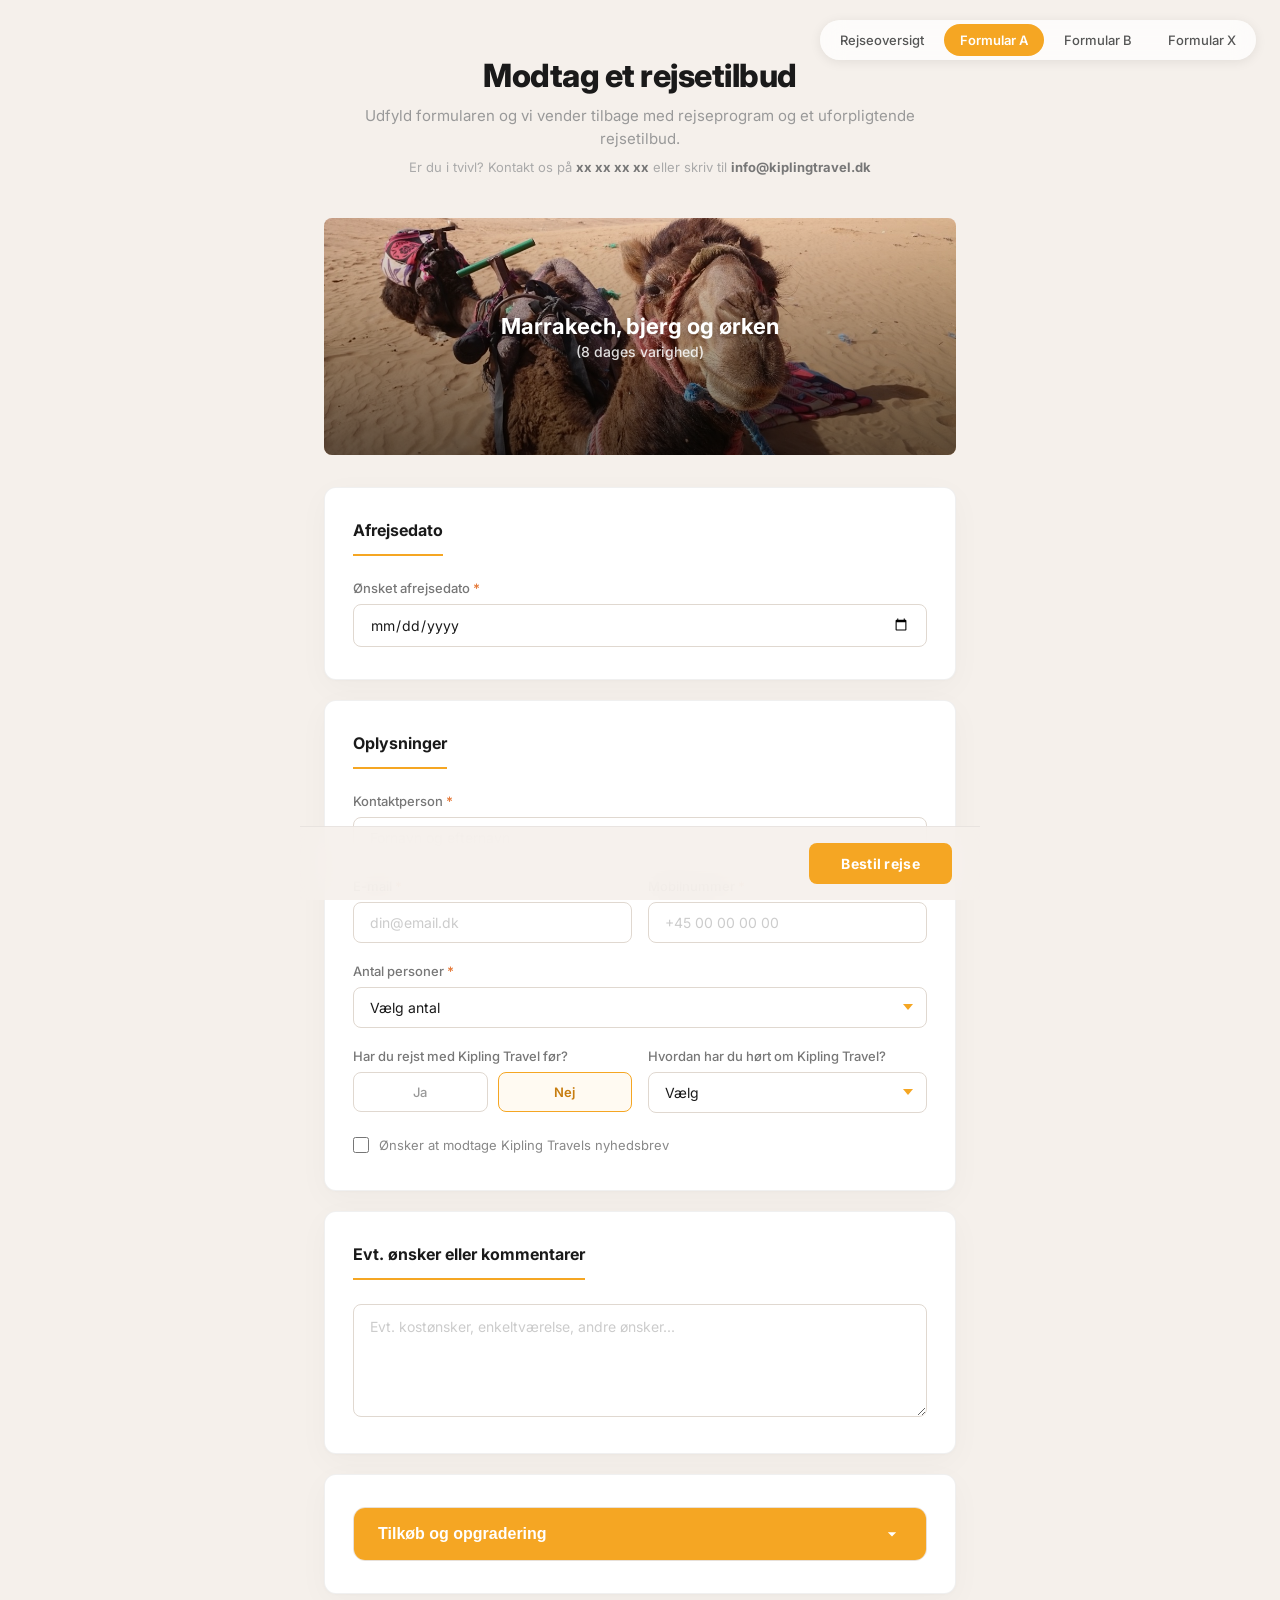
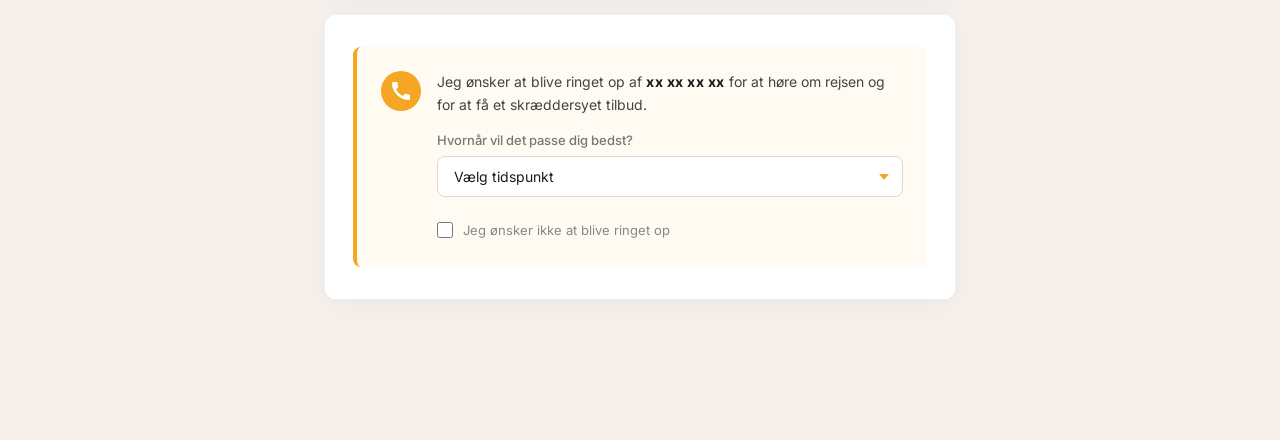
==== bestil.html @ a0182e04 "Formular A: bump CSS version til v=3 for at vise addon-styling Co-Authored-By: Claude Opus 4.6 <nore" ====
<!DOCTYPE html>
<html lang="da">
<head>
  <meta charset="UTF-8">
  <meta name="viewport" content="width=device-width, initial-scale=1.0">
  <title>Modtag et rejsetilbud – Kipling Travel</title>
  <link rel="stylesheet" href="style.css?v=3">
</head>
<body>

  <nav class="site-nav">
    <a href="rejseoversigt.html">Rejseoversigt</a>
    <a href="bestil.html" class="active">Formular A</a>
    <a href="formular.html">Formular B</a>
    <a href="formularx.html">Formular X</a>
  </nav>

  <div class="form-page">

    <div class="form-header">
      <h1 class="form-title">Modtag et rejsetilbud</h1>
      <p class="form-subtitle">Udfyld formularen og vi vender tilbage med rejseprogram og et uforpligtende rejsetilbud.</p>
      <p class="form-subtitle form-subtitle-small">Er du i tvivl? Kontakt os på <strong>xx xx xx xx</strong> eller skriv til <strong>info@kiplingtravel.dk</strong></p>
    </div>

    <!-- Trip banner -->
    <div class="trip-banner">
      <img src="Marokko/Sahara-Marokko-KiplingTravel-025.JPG" alt="Rejsebillede">
      <div class="trip-banner-overlay">
        <span class="trip-banner-title" id="bannerTitle">Marrakech, bjerg og ørken</span>
        <span class="trip-banner-duration" id="bannerDuration">(8 dages varighed)</span>
      </div>
    </div>

    <!-- Formular -->
    <form class="booking-form" onsubmit="return false;">

      <div class="form-section">
        <h2 class="section-title">Afrejsedato</h2>

        <div class="form-field">
          <label class="field-label">Ønsket afrejsedato <span class="req">*</span></label>
          <input type="date" id="depDate" class="field-input">
        </div>
      </div>

      <div class="form-section">
        <h2 class="section-title">Oplysninger</h2>

        <div class="form-field">
          <label class="field-label">Kontaktperson <span class="req">*</span></label>
          <input type="text" id="name" class="field-input" placeholder="Fornavn og efternavn">
        </div>

        <div class="form-row">
          <div class="form-field">
            <label class="field-label">E-mail <span class="req">*</span></label>
            <input type="email" id="email" class="field-input" placeholder="din@email.dk">
          </div>
          <div class="form-field">
            <label class="field-label">Mobilnummer <span class="req">*</span></label>
            <input type="tel" id="phone" class="field-input" placeholder="+45 00 00 00 00">
          </div>
        </div>

        <div class="form-field">
          <label class="field-label">Antal personer <span class="req">*</span></label>
          <div class="select-wrap">
            <select id="persons" class="field-input field-select">
              <option value="">Vælg antal</option>
              <option>1</option><option>2</option><option>3</option>
              <option>4</option><option>5</option><option>6</option>
              <option>7</option><option>8</option><option>9</option><option>10+</option>
            </select>
          </div>
        </div>


        <div class="form-row">
          <div class="form-field">
            <label class="field-label">Har du rejst med Kipling Travel før?</label>
            <div class="toggle-group">
              <label class="toggle-option">
                <input type="radio" name="returnCustomer" value="ja">
                <span class="toggle-label">Ja</span>
              </label>
              <label class="toggle-option">
                <input type="radio" name="returnCustomer" value="nej" checked>
                <span class="toggle-label">Nej</span>
              </label>
            </div>
          </div>
          <div class="form-field">
            <label class="field-label">Hvordan har du hørt om Kipling Travel?</label>
            <div class="select-wrap">
              <select id="heardFrom" class="field-input field-select">
                <option value="">Vælg</option>
                <option>Google</option>
                <option>Facebook / Instagram</option>
                <option>Anbefaling fra ven/familie</option>
                <option>Rejsemesse</option>
                <option>Avis/magasin</option>
                <option>Har rejst med Kipling før</option>
                <option>Andet</option>
              </select>
            </div>
          </div>
        </div>

        <div class="form-field">
          <label class="checkbox-label">
            <input type="checkbox" id="newsletter">
            <span>Ønsker at modtage Kipling Travels nyhedsbrev</span>
          </label>
        </div>
      </div>

      <div class="form-section">
        <h2 class="section-title">Evt. ønsker eller kommentarer</h2>

        <div class="form-field">
          <textarea id="wishes" class="field-input field-textarea" rows="4" placeholder="Evt. kostønsker, enkeltværelse, andre ønsker..."></textarea>
        </div>
      </div>

      <!-- Tilkøb og opgradering -->
      <div class="form-section">
        <div class="addon-dropdown">
          <button type="button" class="addon-header" onclick="this.parentElement.classList.toggle('open')">
            <span>Tilkøb og opgradering</span>
            <svg class="addon-arrow" viewBox="0 0 24 24" width="20" height="20"><path d="M7 10l5 5 5-5z" fill="currentColor"/></svg>
          </button>
          <div class="addon-body">
            <div class="addon-table">
              <div class="addon-table-header">
                <span>Beskrivelse</span>
                <span>Pris</span>
                <span></span>
              </div>
              <div class="addon-row">
                <span class="addon-desc">Ballonflyvning over Marrakech <a href="#" class="addon-link">(Læs mere)</a></span>
                <span class="addon-price">Pris fra 1.798 kr. pr. person</span>
                <button type="button" class="btn-addon" onclick="this.classList.toggle('selected'); this.textContent = this.classList.contains('selected') ? '✓ Tilvalgt' : 'Tilvælg'">Tilvælg</button>
              </div>
              <div class="addon-row">
                <span class="addon-desc">Tillæg for enkeltværelse <a href="#" class="addon-link">(Læs mere)</a></span>
                <span class="addon-price">Pris fra 3.798 kr. pr. person</span>
                <button type="button" class="btn-addon" onclick="this.classList.toggle('selected'); this.textContent = this.classList.contains('selected') ? '✓ Tilvalgt' : 'Tilvælg'">Tilvælg</button>
              </div>
              <div class="addon-row">
                <span class="addon-desc">Hotelopgradering på hele rejsen <a href="#" class="addon-link">(Læs mere)</a></span>
                <span class="addon-price">Pris fra 2.598 kr. pr. person</span>
                <button type="button" class="btn-addon" onclick="this.classList.toggle('selected'); this.textContent = this.classList.contains('selected') ? '✓ Tilvalgt' : 'Tilvælg'">Tilvælg</button>
              </div>
            </div>
            <p class="addon-note"><em>Husk at det selvfølgelig er ganske uforpligtende, hvis du ønsker at høre mere om vores tilkøbsmuligheder.</em></p>
          </div>
        </div>
      </div>

      <!-- Callback sektion -->
      <div class="form-section">
        <div class="callback-box">
          <div class="callback-icon">
            <svg viewBox="0 0 24 24" width="24" height="24"><path d="M20.01 15.38c-1.23 0-2.42-.2-3.53-.56a.977.977 0 00-1.01.24l-1.57 1.97c-2.83-1.35-5.48-3.9-6.89-6.83l1.95-1.66c.27-.28.35-.67.24-1.02-.37-1.11-.56-2.3-.56-3.53 0-.54-.45-.99-.99-.99H4.19C3.65 3 3 3.24 3 3.99 3 13.28 10.73 21 20.01 21c.71 0 .99-.63.99-1.18v-3.45c0-.54-.45-.99-.99-.99z" fill="currentColor"/></svg>
          </div>
          <div class="callback-content">
            <p class="callback-text">Jeg ønsker at blive ringet op af <strong>xx xx xx xx</strong> for at høre om rejsen og for at få et skræddersyet tilbud.</p>
            <div class="form-field" id="callbackTimeField">
              <label class="field-label">Hvornår vil det passe dig bedst?</label>
              <div class="select-wrap">
                <select id="callbackTime" class="field-input field-select">
                  <option value="">Vælg tidspunkt</option>
                  <option>Formiddag (9–12)</option>
                  <option>Eftermiddag (12–15)</option>
                  <option>Sen eftermiddag (15–17)</option>
                  <option>Aften (17–19)</option>
                  <option>Ingen præference</option>
                </select>
              </div>
            </div>
            <div class="form-field">
              <label class="checkbox-label">
                <input type="checkbox" id="noCallback" onchange="document.getElementById('callbackTimeField').style.display = this.checked ? 'none' : ''">
                <span>Jeg ønsker ikke at blive ringet op</span>
              </label>
            </div>
          </div>
        </div>
      </div>

      <!-- Submit -->
      <div class="form-nav">
        <div></div>
        <button class="btn btn-next btn-submit" id="btnSubmit">Bestil rejse</button>
      </div>

    </form>

  </div>

  <script>
    const btnSubmit = document.getElementById('btnSubmit');
    btnSubmit.addEventListener('click', () => {
      btnSubmit.textContent = '✓ Tak – vi kontakter dig snarest';
      btnSubmit.disabled = true;
      btnSubmit.classList.add('btn-sent');
    });
  </script>

</body>
</html>
---- style.css ----
@import url('https://fonts.googleapis.com/css2?family=Inter:wght@400;500;600;700;800&display=swap');

/* ============================================
   KIPLING REJSEOVERSIGT – STYLESHEET
   ============================================ */

/* --- Reset & Base --- */

* {
  margin: 0;
  padding: 0;
  box-sizing: border-box;
}

body {
  font-family: 'Inter', -apple-system, BlinkMacSystemFont, sans-serif;
  background: #f5f0eb;
  color: #1a1a1a;
  -webkit-font-smoothing: antialiased;
}

a {
  text-decoration: none;
  color: inherit;
}

/* --- Site Nav --- */

.site-nav {
  position: fixed;
  top: 20px;
  right: 24px;
  z-index: 1000;
  display: flex;
  gap: 4px;
  background: rgba(255, 255, 255, 0.75);
  backdrop-filter: blur(12px);
  -webkit-backdrop-filter: blur(12px);
  border-radius: 24px;
  padding: 4px;
  box-shadow: 0 2px 12px rgba(0, 0, 0, 0.08);
}

.site-nav a {
  font-size: 13px;
  font-weight: 500;
  padding: 8px 16px;
  border-radius: 20px;
  color: #555;
  transition: all 0.3s ease;
  white-space: nowrap;
}

.site-nav a:hover {
  color: #1a1a1a;
  background: rgba(245, 166, 35, 0.1);
}

.site-nav a.active {
  background: #f5a623;
  color: #fff;
  font-weight: 600;
}

/* --- Layout --- */

.container {
  max-width: 1280px;
  margin: 0 auto;
  padding: 60px 24px;
}

/* --- Header --- */

.header {
  margin-bottom: 40px;
}

.header h1 {
  font-size: 36px;
  font-weight: 800;
  color: #1a1a1a;
  letter-spacing: -0.5px;
}

.header p {
  margin-top: 8px;
  font-size: 16px;
  color: #777;
}

/* --- Grid --- */

.grid {
  display: grid;
  grid-template-columns: repeat(4, 1fr);
  gap: 20px;
}

/* ============================================
   CARD
   ============================================ */

.card {
  position: relative;
  border-radius: 8px;
  overflow: hidden;
  cursor: pointer;
  aspect-ratio: 3 / 4;
  display: flex;
  flex-direction: column;
  transition: transform 0.7s cubic-bezier(0.25, 0.1, 0.25, 1),
              box-shadow 0.7s cubic-bezier(0.25, 0.1, 0.25, 1);
  box-shadow: 0 2px 12px rgba(0, 0, 0, 0.08);
}

.card:hover {
  transform: translateY(-4px);
  box-shadow: 0 20px 60px rgba(0, 0, 0, 0.12);
}

/* Card – CTA variant (skræddersy) */

.card-cta {
  border: 4px solid #f5a623;
}

.card-cta:hover {
  border-color: #f09a1a;
}

/* Card – image */

.card-image {
  position: absolute;
  inset: 0;
  z-index: 0;
}

.card-image img {
  width: 100%;
  height: 100%;
  object-fit: cover;
  transition: transform 1.2s cubic-bezier(0.25, 0.1, 0.25, 1);
}

.card:hover .card-image img {
  transform: scale(1.03);
}

/* Card – gradient overlay */

.card::after {
  content: '';
  position: absolute;
  inset: 0;
  background: linear-gradient(
    to bottom,
    rgba(0, 0, 0, 0.0) 0%,
    rgba(0, 0, 0, 0.0) 35%,
    rgba(0, 0, 0, 0.8) 100%
  );
  z-index: 1;
  pointer-events: none;
  transition: background 0.8s cubic-bezier(0.25, 0.1, 0.25, 1);
}

.card:hover::after {
  background: linear-gradient(
    to bottom,
    rgba(0, 0, 0, 0.15) 0%,
    rgba(0, 0, 0, 0.25) 35%,
    rgba(0, 0, 0, 0.88) 100%
  );
}

/* Card – country pill (top-left) */

.card-country {
  position: absolute;
  top: 16px;
  left: 16px;
  z-index: 2;
}

/* Card – badges (top-right) */

.card-badges {
  position: absolute;
  top: 16px;
  right: 16px;
  z-index: 2;
  display: flex;
  flex-direction: column;
  align-items: flex-end;
  gap: 8px;
}

/* Card – content area */

.card-content {
  position: absolute;
  bottom: 0;
  left: 0;
  right: 0;
  z-index: 2;
  padding: 24px;
  display: flex;
  flex-direction: column;
  gap: 10px;
}

/* ============================================
   AWARD PILL (inline in card-meta)
   ============================================ */

.pill-icon-award {
  background: #e8773a !important;
}

.award-d {
  font-size: 11px;
  font-weight: 800;
  color: #fff;
  line-height: 1;
}

.pill-award .pill-text {
  padding: 0 10px 0 6px;
}

.award-bars {
  display: flex;
  gap: 2px;
  align-items: flex-end;
  height: 14px;
}

.award-bars i {
  display: block;
  width: 3.5px;
  background: #e8773a;
  border-radius: 1px;
}

.award-bars i:nth-child(1) { height: 14px; }
.award-bars i:nth-child(2) { height: 11.5px; }
.award-bars i:nth-child(3) { height: 9px; }
.award-bars i:nth-child(4) { height: 6.5px; }
.award-bars i:nth-child(5) { height: 4px; }

.bar-empty {
  background: rgba(255, 255, 255, 0.25) !important;
}

/* C-rating variant */
.pill-award-c .pill-icon-award { background: #F8AE58 !important; }
.pill-award-c .award-bars i { background: #F8AE58; }

/* 1C-rating variant */
.pill-award-1c .pill-icon-award { background: #F8CB58 !important; }
.pill-award-1c .award-bars i { background: #F8CB58; }

/* B-rating variant */
.pill-award-b .pill-icon-award { background: #F8CB58 !important; }
.pill-award-b .award-bars i { background: #F8CB58; }

/* ============================================
   PILL BUTTONS
   ============================================ */

.pill {
  display: inline-flex;
  align-items: center;
  border-radius: 50px;
  width: fit-content;
}

.pill-icon {
  width: 32px;
  height: 32px;
  border-radius: 50%;
  display: flex;
  align-items: center;
  justify-content: center;
  flex-shrink: 0;
}

.pill-icon svg {
  width: 15px;
  height: 15px;
  fill: #fff;
}

.pill-text {
  padding: 0 14px 0 8px;
  font-size: 13px;
  font-weight: 600;
  color: #fff;
  white-space: nowrap;
}

/* Pill – country (frosted, top-left) */

.pill-country {
  background: #f5a623;
  border: none;
  border-radius: 8px;
  padding: 6px 14px 6px 10px;
  gap: 6px;
}

.pill-country .pill-icon {
  background: none;
  margin: 0 0 0 -2px;
  width: auto;
  height: auto;
}

.pill-country .pill-icon svg {
  width: 14px;
  height: 14px;
}

.pill-country .pill-text {
  font-weight: 700;
  font-size: 12px;
  letter-spacing: 0.2px;
  padding: 0;
}

/* Pill – detail (days & price, below title) */

.card-meta {
  display: flex;
  gap: 8px;
  flex-wrap: wrap;
}

.pill-detail {
  background: rgba(255, 255, 255, 0.13);
  backdrop-filter: blur(10px);
  -webkit-backdrop-filter: blur(10px);
  border: none;
}

.pill-detail .pill-icon {
  background: rgba(255, 255, 255, 0.15);
  margin: 3px;
  width: 28px;
  height: 28px;
}

.pill-detail .pill-icon svg {
  width: 13px;
  height: 13px;
}

.pill-detail .pill-text {
  font-size: 12px;
  font-weight: 600;
  padding: 0 12px 0 6px;
}

/* ============================================
   CARD – title, highlights & link
   ============================================ */

.card-title {
  font-size: 22px;
  font-weight: 700;
  color: #fff;
  line-height: 1.2;
}

/* Hover highlights */

.card-highlights {
  list-style: none;
  padding: 0;
  margin: 0;
  max-height: 0;
  opacity: 0;
  overflow: hidden;
  transition: max-height 0.6s cubic-bezier(0.25, 0.1, 0.25, 1),
              opacity 0.6s cubic-bezier(0.25, 0.1, 0.25, 1);
}

.card:hover .card-highlights {
  max-height: 200px;
  opacity: 1;
}

.card-highlights li {
  font-size: 12.5px;
  font-weight: 600;
  color: rgba(255, 255, 255, 0.9);
  padding: 2.5px 0;
  line-height: 1.4;
}

.card-highlights li::before {
  content: '›';
  color: #f5a623;
  font-weight: 700;
  margin-right: 8px;
}

/* Card link */

.card-link {
  font-size: 13px;
  font-weight: 600;
  color: #fff;
  display: inline-flex;
  align-items: center;
  gap: 5px;
}

.card-arrow {
  color: #f5a623;
  display: inline-block;
  transition: transform 0.6s cubic-bezier(0.25, 0.1, 0.25, 1);
  font-size: 16px;
  font-weight: 700;
}

.card:hover .card-arrow {
  transform: translateX(3px);
}

/* ============================================
   MULTISTEP FORM
   ============================================ */

/* Form page layout */

.form-page {
  max-width: 680px;
  margin: 0 auto;
  padding: 56px 24px 120px;
}

/* --- Form header --- */

.form-header {
  text-align: center;
  margin-bottom: 40px;
}

.form-title {
  font-size: 32px;
  font-weight: 800;
  color: #1a1a1a;
  letter-spacing: -0.5px;
}

.form-subtitle {
  margin-top: 10px;
  font-size: 15px;
  color: #999;
  line-height: 1.5;
}

.form-subtitle-small {
  font-size: 13px;
  margin-top: 8px;
  color: #aaa;
}

.form-subtitle-small strong {
  color: #777;
}

/* --- Trip banner --- */

.trip-banner {
  position: relative;
  border-radius: 8px;
  overflow: hidden;
  margin-bottom: 32px;
  aspect-ratio: 16 / 6;
}

.trip-banner img {
  width: 100%;
  height: 100%;
  object-fit: cover;
}

.trip-banner-overlay {
  position: absolute;
  inset: 0;
  background: linear-gradient(to bottom, rgba(0,0,0,0.05) 0%, rgba(0,0,0,0.6) 100%);
  display: flex;
  flex-direction: column;
  align-items: center;
  justify-content: center;
  text-align: center;
  padding: 20px;
}

.trip-banner-title {
  font-size: 22px;
  font-weight: 700;
  color: #fff;
  text-shadow: 0 2px 8px rgba(0,0,0,0.3);
}

.trip-banner-duration {
  font-size: 14px;
  font-weight: 500;
  color: rgba(255,255,255,0.85);
  margin-top: 4px;
}

/* --- Progress (dot + connector) --- */

.form-progress {
  margin-bottom: 48px;
}

.progress-track {
  display: flex;
  align-items: center;
  justify-content: center;
}

.progress-step {
  display: flex;
  flex-direction: column;
  align-items: center;
  gap: 10px;
  background: none;
  border: none;
  cursor: pointer;
  padding: 0;
}

.step-dot {
  width: 12px;
  height: 12px;
  border-radius: 50%;
  background: #ddd5cc;
  transition: all 0.4s ease;
  position: relative;
}

.step-dot::after {
  content: '';
  position: absolute;
  inset: -4px;
  border-radius: 50%;
  border: 2px solid transparent;
  transition: border-color 0.4s ease;
}

.progress-step.active .step-dot {
  background: #f5a623;
}

.progress-step.active .step-dot::after {
  border-color: rgba(245, 166, 35, 0.3);
}

.progress-step.done .step-dot {
  background: #f5a623;
}

.step-connector {
  width: 80px;
  height: 2px;
  background: #e8e0d6;
  margin: 0 16px;
  margin-bottom: 22px;
  border-radius: 2px;
  overflow: hidden;
}

.connector-fill {
  width: 0;
  height: 100%;
  background: #f5a623;
  border-radius: 2px;
  transition: width 0.5s cubic-bezier(0.4, 0, 0.2, 1);
}

.connector-fill.filled {
  width: 100%;
}

.step-label {
  font-size: 12px;
  font-weight: 500;
  color: #bbb;
  letter-spacing: 0.2px;
  transition: all 0.35s ease;
}

.progress-step.active .step-label {
  color: #1a1a1a;
  font-weight: 600;
}

.progress-step.done .step-label {
  color: #999;
  font-weight: 600;
}

/* --- Steps --- */

.form-step {
  display: none;
}

.form-step.active {
  display: block;
  animation: fadeSlideIn 0.4s cubic-bezier(0.4, 0, 0.2, 1);
}

@keyframes fadeSlideIn {
  from { opacity: 0; transform: translateY(16px); }
  to { opacity: 1; transform: translateY(0); }
}

/* --- Form section --- */

.form-section {
  background: #fff;
  border: 1px solid rgba(0, 0, 0, 0.06);
  border-radius: 12px;
  padding: 32px 28px;
  margin-bottom: 20px;
  box-shadow: 0 1px 3px rgba(0, 0, 0, 0.02), 0 8px 32px rgba(0, 0, 0, 0.03);
}

.form-section:last-child {
  margin-bottom: 0;
}

/* --- Section title --- */

.section-title {
  font-size: 16px;
  font-weight: 700;
  color: #1a1a1a;
  margin-bottom: 24px;
  padding-bottom: 14px;
  border-bottom: 2px solid #f5a623;
  display: inline-block;
}

.section-title .note {
  font-size: 13px;
}

/* --- Form fields --- */

.form-field {
  margin-bottom: 20px;
}

.form-field:last-child {
  margin-bottom: 0;
}

.form-row {
  display: grid;
  grid-template-columns: 1fr 1fr;
  gap: 16px;
}

.form-row-3 {
  grid-template-columns: 1fr 1fr 1fr;
}

.field-label {
  display: block;
  font-size: 13px;
  font-weight: 500;
  color: #777;
  margin-bottom: 8px;
}

.req {
  color: #e57a3a;
  font-weight: 600;
}

.note {
  font-weight: 400;
  color: #bbb;
  font-size: 12px;
}

.field-input {
  width: 100%;
  padding: 11px 16px;
  font-family: inherit;
  font-size: 14px;
  color: #1a1a1a;
  background: #fff;
  border: 1px solid #e0d8d0;
  border-radius: 8px;
  outline: none;
  transition: all 0.25s ease;
}

.field-input:hover {
  border-color: #ccc3b8;
}

.field-input:focus {
  border-color: #f5a623;
  box-shadow: 0 0 0 3px rgba(245, 166, 35, 0.08);
}

.field-input::placeholder {
  color: #ccc;
}

.field-textarea {
  resize: vertical;
  min-height: 100px;
  line-height: 1.6;
}

/* --- Select --- */

.select-wrap {
  position: relative;
}

.field-select {
  cursor: pointer;
  appearance: none;
  padding-right: 44px;
}

.select-wrap::after {
  content: '';
  position: absolute;
  right: 14px;
  top: 50%;
  transform: translateY(-50%);
  width: 0;
  height: 0;
  border-left: 5px solid transparent;
  border-right: 5px solid transparent;
  border-top: 6px solid #f5a623;
  pointer-events: none;
}

/* --- Toggle group --- */

.toggle-group {
  display: flex;
  gap: 10px;
}

.toggle-option {
  flex: 1;
  cursor: pointer;
}

.toggle-option input[type="radio"] {
  display: none;
}

.toggle-label {
  display: block;
  text-align: center;
  padding: 11px 16px;
  font-size: 13px;
  font-weight: 500;
  color: #999;
  background: #fff;
  border: 1px solid #e0d8d0;
  border-radius: 8px;
  transition: all 0.25s ease;
}

.toggle-label:hover {
  border-color: #ccc3b8;
  color: #666;
}

.toggle-option input[type="radio"]:checked + .toggle-label {
  color: #c77d10;
  background: rgba(245, 166, 35, 0.06);
  border-color: #f5a623;
  font-weight: 600;
}

/* --- Checkbox --- */

.checkbox-label {
  display: flex;
  align-items: center;
  gap: 10px;
  font-size: 13px;
  color: #888;
  cursor: pointer;
  line-height: 1.4;
  padding: 4px 0;
}

.checkbox-label input[type="checkbox"] {
  accent-color: #f5a623;
  width: 16px;
  height: 16px;
  flex-shrink: 0;
}

/* --- Callback box --- */

.callback-box {
  display: flex;
  gap: 16px;
  background: rgba(245, 166, 35, 0.06);
  border-left: 4px solid #f5a623;
  border-radius: 8px;
  padding: 24px;
}

.callback-icon {
  flex-shrink: 0;
  width: 40px;
  height: 40px;
  background: #f5a623;
  border-radius: 50%;
  display: flex;
  align-items: center;
  justify-content: center;
  color: #fff;
}

.callback-text {
  font-size: 14px;
  line-height: 1.6;
  color: #444;
  margin-bottom: 16px;
}

.callback-text strong {
  color: #1a1a1a;
  letter-spacing: 0.5px;
}

/* --- Summary --- */

.summary {
  overflow: hidden;
}

.summary-row {
  display: flex;
  justify-content: space-between;
  align-items: baseline;
  padding: 11px 0;
  border-bottom: 1px solid #f0ebe5;
  gap: 20px;
}

.summary-row:last-child {
  border-bottom: none;
}

.summary-label {
  font-size: 13px;
  font-weight: 500;
  color: #aaa;
  flex-shrink: 0;
}

.summary-value {
  font-size: 14px;
  font-weight: 600;
  color: #1a1a1a;
  text-align: right;
}

/* --- Navigation buttons --- */

.form-nav {
  position: fixed;
  bottom: 0;
  left: 0;
  right: 0;
  display: flex;
  justify-content: space-between;
  align-items: center;
  padding: 16px 28px;
  background: rgba(245, 240, 235, 0.88);
  backdrop-filter: blur(16px);
  -webkit-backdrop-filter: blur(16px);
  border-top: 1px solid rgba(0, 0, 0, 0.05);
  max-width: 680px;
  margin: 0 auto;
}

.btn {
  font-family: inherit;
  font-size: 14px;
  font-weight: 600;
  padding: 12px 32px;
  border-radius: 8px;
  border: none;
  cursor: pointer;
  transition: all 0.25s ease;
}

.btn-back {
  background: none;
  color: #aaa;
  padding: 12px 8px;
}

.btn-back:hover {
  color: #555;
}

.btn-next {
  background: #FF9900;
  color: #fff;
}

.btn-next:hover {
  background: #e68a00;
}

.btn-submit {
  background: #f5a623;
  color: #fff;
  font-weight: 700;
  letter-spacing: 0.3px;
}

.btn-submit:hover {
  background: #e89518;
}

.btn-sent {
  background: #2ecc71;
  cursor: default;
}

.btn-sent:hover {
  background: #2ecc71;
}

/* ============================================
   RESPONSIVE
   ============================================ */

@media (max-width: 1200px) {
  .grid {
    grid-template-columns: repeat(3, 1fr);
  }
}

@media (max-width: 960px) {
  .grid {
    grid-template-columns: repeat(2, 1fr);
  }
}

@media (max-width: 600px) {
  .container {
    padding: 32px 16px;
  }

  .grid {
    grid-template-columns: 1fr;
    gap: 20px;
  }

  .card {
    aspect-ratio: 4 / 5;
  }

  .header h1 {
    font-size: 28px;
  }

  .card-title {
    font-size: 18px;
  }

  .pill-text {
    font-size: 12px;
  }

  .pill-icon {
    width: 28px;
    height: 28px;
  }

  .pill-icon svg {
    width: 13px;
    height: 13px;
  }

  /* Form responsive */

  .form-page {
    padding: 32px 16px 100px;
  }

  .form-header {
    margin-bottom: 28px;
  }

  .form-title {
    font-size: 26px;
  }

  .form-subtitle {
    font-size: 14px;
  }

  .form-row,
  .form-row-3 {
    grid-template-columns: 1fr;
  }

  .step-connector {
    width: 40px;
    margin: 0 8px;
    margin-bottom: 22px;
  }

  .step-label {
    font-size: 10px;
  }

  .form-section {
    padding: 24px 20px;
    border-radius: 10px;
  }

  .section-title {
    font-size: 15px;
    margin-bottom: 20px;
  }

  .toggle-group {
    flex-direction: column;
    gap: 8px;
  }
}

/* ============================================
   TILKØB OG OPGRADERING – DROPDOWN
   ============================================ */

.addon-dropdown {
  border-radius: 12px;
  overflow: hidden;
  border: 1px solid #e8e0d8;
}

.addon-header {
  display: flex;
  align-items: center;
  justify-content: space-between;
  width: 100%;
  padding: 16px 24px;
  background: #f5a623;
  color: #fff;
  font-size: 16px;
  font-weight: 700;
  border: none;
  cursor: pointer;
  transition: background 0.2s ease;
}

.addon-header:hover {
  background: #e69a1e;
}

.addon-arrow {
  transition: transform 0.3s ease;
}

.addon-dropdown.open .addon-arrow {
  transform: rotate(180deg);
}

.addon-body {
  max-height: 0;
  overflow: hidden;
  transition: max-height 0.35s ease;
  background: #fff;
}

.addon-dropdown.open .addon-body {
  max-height: 600px;
}

.addon-table {
  padding: 0 24px;
}

.addon-table-header {
  display: grid;
  grid-template-columns: 1fr 1fr auto;
  gap: 16px;
  padding: 16px 0 12px;
  font-weight: 700;
  font-size: 14px;
  color: #1a1a1a;
}

.addon-row {
  display: grid;
  grid-template-columns: 1fr 1fr auto;
  gap: 16px;
  align-items: center;
  padding: 16px 0;
  border-top: 1px solid #f0e8e0;
}

.addon-desc {
  font-size: 14px;
  color: #555;
}

.addon-link {
  color: #f5a623;
  text-decoration: none;
  font-size: 13px;
}

.addon-link:hover {
  text-decoration: underline;
}

.addon-price {
  font-size: 14px;
  color: #555;
}

.btn-addon {
  padding: 10px 28px;
  background: #f5a623;
  color: #fff;
  font-size: 14px;
  font-weight: 600;
  border: none;
  border-radius: 8px;
  cursor: pointer;
  transition: all 0.2s ease;
  white-space: nowrap;
}

.btn-addon:hover {
  background: #e69a1e;
}

.btn-addon.selected {
  background: #4CAF50;
}

.addon-note {
  padding: 16px 24px 20px;
  font-size: 13px;
  color: #999;
  text-align: center;
}
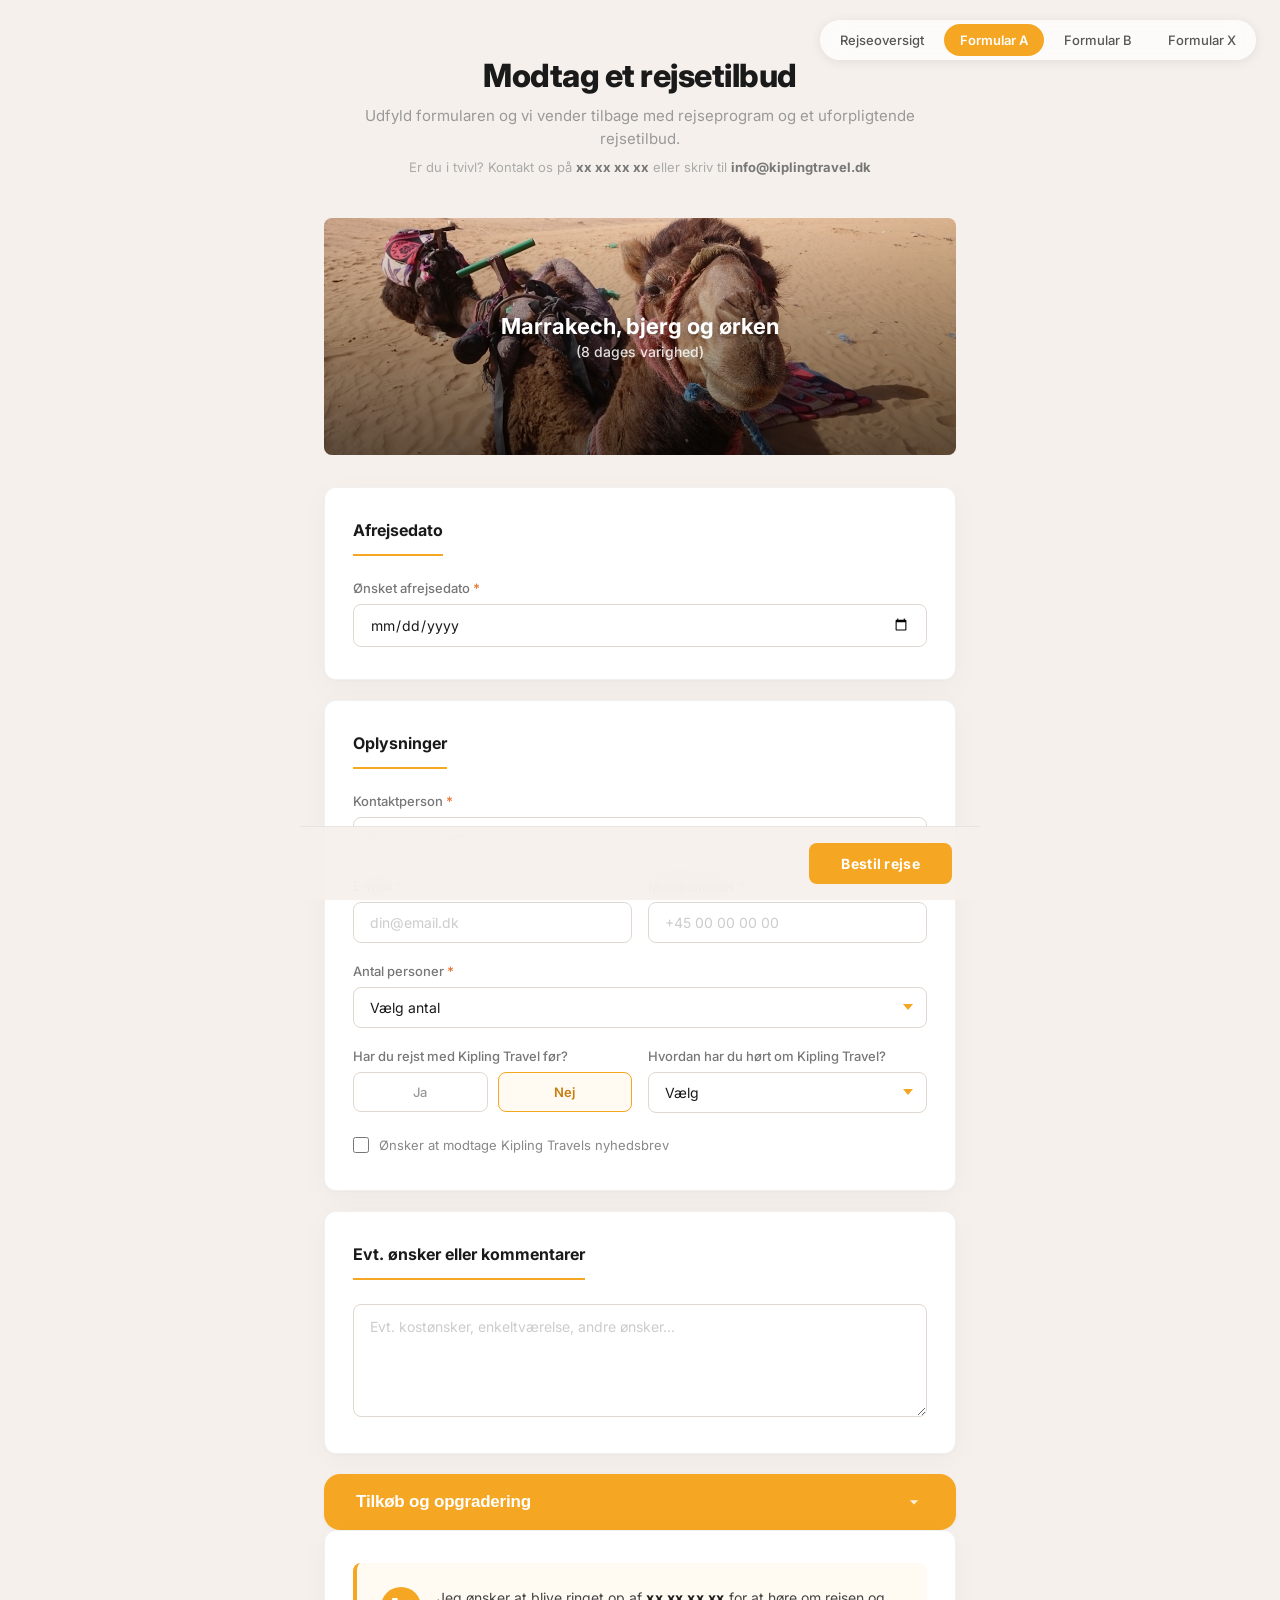
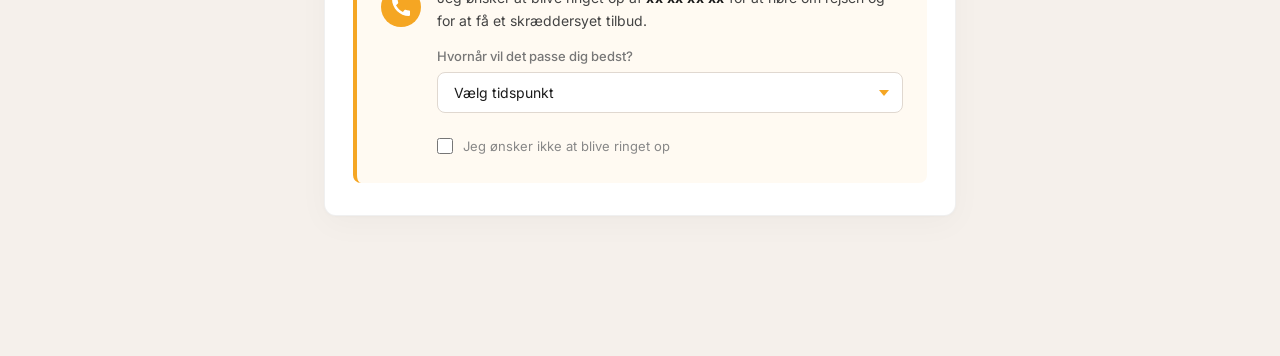
==== commit d6f00643: "Tilkøb-dropdown: fjern boks-i-boks, bedre integration med formularens stil Co-Authored-By: Claude Op" ====
--- a/bestil.html
+++ b/bestil.html
@@ -4,7 +4,7 @@
   <meta charset="UTF-8">
   <meta name="viewport" content="width=device-width, initial-scale=1.0">
   <title>Modtag et rejsetilbud – Kipling Travel</title>
-  <link rel="stylesheet" href="style.css?v=3">
+  <link rel="stylesheet" href="style.css?v=4">
 </head>
 <body>
 
@@ -124,37 +124,35 @@
       </div>
 
       <!-- Tilkøb og opgradering -->
-      <div class="form-section">
-        <div class="addon-dropdown">
-          <button type="button" class="addon-header" onclick="this.parentElement.classList.toggle('open')">
-            <span>Tilkøb og opgradering</span>
-            <svg class="addon-arrow" viewBox="0 0 24 24" width="20" height="20"><path d="M7 10l5 5 5-5z" fill="currentColor"/></svg>
-          </button>
-          <div class="addon-body">
-            <div class="addon-table">
-              <div class="addon-table-header">
-                <span>Beskrivelse</span>
-                <span>Pris</span>
-                <span></span>
-              </div>
-              <div class="addon-row">
-                <span class="addon-desc">Ballonflyvning over Marrakech <a href="#" class="addon-link">(Læs mere)</a></span>
-                <span class="addon-price">Pris fra 1.798 kr. pr. person</span>
-                <button type="button" class="btn-addon" onclick="this.classList.toggle('selected'); this.textContent = this.classList.contains('selected') ? '✓ Tilvalgt' : 'Tilvælg'">Tilvælg</button>
-              </div>
-              <div class="addon-row">
-                <span class="addon-desc">Tillæg for enkeltværelse <a href="#" class="addon-link">(Læs mere)</a></span>
-                <span class="addon-price">Pris fra 3.798 kr. pr. person</span>
-                <button type="button" class="btn-addon" onclick="this.classList.toggle('selected'); this.textContent = this.classList.contains('selected') ? '✓ Tilvalgt' : 'Tilvælg'">Tilvælg</button>
-              </div>
-              <div class="addon-row">
-                <span class="addon-desc">Hotelopgradering på hele rejsen <a href="#" class="addon-link">(Læs mere)</a></span>
-                <span class="addon-price">Pris fra 2.598 kr. pr. person</span>
-                <button type="button" class="btn-addon" onclick="this.classList.toggle('selected'); this.textContent = this.classList.contains('selected') ? '✓ Tilvalgt' : 'Tilvælg'">Tilvælg</button>
-              </div>
-            </div>
-            <p class="addon-note"><em>Husk at det selvfølgelig er ganske uforpligtende, hvis du ønsker at høre mere om vores tilkøbsmuligheder.</em></p>
-          </div>
+      <div class="addon-dropdown">
+        <button type="button" class="addon-header" onclick="this.parentElement.classList.toggle('open')">
+          <span>Tilkøb og opgradering</span>
+          <svg class="addon-arrow" viewBox="0 0 24 24" width="20" height="20"><path d="M7 10l5 5 5-5z" fill="currentColor"/></svg>
+        </button>
+        <div class="addon-body">
+          <div class="addon-table">
+            <div class="addon-table-header">
+              <span>Beskrivelse</span>
+              <span>Pris</span>
+              <span></span>
+            </div>
+            <div class="addon-row">
+              <span class="addon-desc">Ballonflyvning over Marrakech <a href="#" class="addon-link">(Læs mere)</a></span>
+              <span class="addon-price">Pris fra 1.798 kr. pr. person</span>
+              <button type="button" class="btn-addon" onclick="this.classList.toggle('selected'); this.textContent = this.classList.contains('selected') ? '✓ Tilvalgt' : 'Tilvælg'">Tilvælg</button>
+            </div>
+            <div class="addon-row">
+              <span class="addon-desc">Tillæg for enkeltværelse <a href="#" class="addon-link">(Læs mere)</a></span>
+              <span class="addon-price">Pris fra 3.798 kr. pr. person</span>
+              <button type="button" class="btn-addon" onclick="this.classList.toggle('selected'); this.textContent = this.classList.contains('selected') ? '✓ Tilvalgt' : 'Tilvælg'">Tilvælg</button>
+            </div>
+            <div class="addon-row">
+              <span class="addon-desc">Hotelopgradering på hele rejsen <a href="#" class="addon-link">(Læs mere)</a></span>
+              <span class="addon-price">Pris fra 2.598 kr. pr. person</span>
+              <button type="button" class="btn-addon" onclick="this.classList.toggle('selected'); this.textContent = this.classList.contains('selected') ? '✓ Tilvalgt' : 'Tilvælg'">Tilvælg</button>
+            </div>
+          </div>
+          <p class="addon-note"><em>Husk at det selvfølgelig er ganske uforpligtende, hvis du ønsker at høre mere om vores tilkøbsmuligheder.</em></p>
         </div>
       </div>
 
--- a/style.css
+++ b/style.css
@@ -1055,9 +1055,10 @@
    ============================================ */
 
 .addon-dropdown {
-  border-radius: 12px;
+  background: #fff;
+  border-radius: 16px;
+  box-shadow: 0 1px 4px rgba(0,0,0,0.04);
   overflow: hidden;
-  border: 1px solid #e8e0d8;
 }
 
 .addon-header {
@@ -1065,11 +1066,12 @@
   align-items: center;
   justify-content: space-between;
   width: 100%;
-  padding: 16px 24px;
+  padding: 18px 32px;
   background: #f5a623;
   color: #fff;
-  font-size: 16px;
+  font-size: 17px;
   font-weight: 700;
+  letter-spacing: -0.2px;
   border: none;
   cursor: pointer;
   transition: background 0.2s ease;
@@ -1081,6 +1083,7 @@
 
 .addon-arrow {
   transition: transform 0.3s ease;
+  opacity: 0.85;
 }
 
 .addon-dropdown.open .addon-arrow {
@@ -1091,7 +1094,6 @@
   max-height: 0;
   overflow: hidden;
   transition: max-height 0.35s ease;
-  background: #fff;
 }
 
 .addon-dropdown.open .addon-body {
@@ -1099,35 +1101,38 @@
 }
 
 .addon-table {
-  padding: 0 24px;
+  padding: 0 32px;
 }
 
 .addon-table-header {
   display: grid;
-  grid-template-columns: 1fr 1fr auto;
-  gap: 16px;
-  padding: 16px 0 12px;
+  grid-template-columns: 2fr 1fr auto;
+  gap: 20px;
+  padding: 20px 0 14px;
   font-weight: 700;
-  font-size: 14px;
+  font-size: 13px;
   color: #1a1a1a;
+  text-transform: uppercase;
+  letter-spacing: 0.5px;
 }
 
 .addon-row {
   display: grid;
-  grid-template-columns: 1fr 1fr auto;
-  gap: 16px;
+  grid-template-columns: 2fr 1fr auto;
+  gap: 20px;
   align-items: center;
-  padding: 16px 0;
-  border-top: 1px solid #f0e8e0;
+  padding: 18px 0;
+  border-top: 1px solid #f0ebe4;
 }
 
 .addon-desc {
   font-size: 14px;
-  color: #555;
+  color: #444;
+  line-height: 1.4;
 }
 
 .addon-link {
-  color: #f5a623;
+  color: #c8891c;
   text-decoration: none;
   font-size: 13px;
 }
@@ -1138,7 +1143,7 @@
 
 .addon-price {
   font-size: 14px;
-  color: #555;
+  color: #777;
 }
 
 .btn-addon {
@@ -1156,15 +1161,17 @@
 
 .btn-addon:hover {
   background: #e69a1e;
+  transform: translateY(-1px);
 }
 
 .btn-addon.selected {
-  background: #4CAF50;
+  background: #4a9e5c;
 }
 
 .addon-note {
-  padding: 16px 24px 20px;
+  padding: 18px 32px 24px;
   font-size: 13px;
-  color: #999;
+  color: #aaa;
   text-align: center;
+  line-height: 1.5;
 }
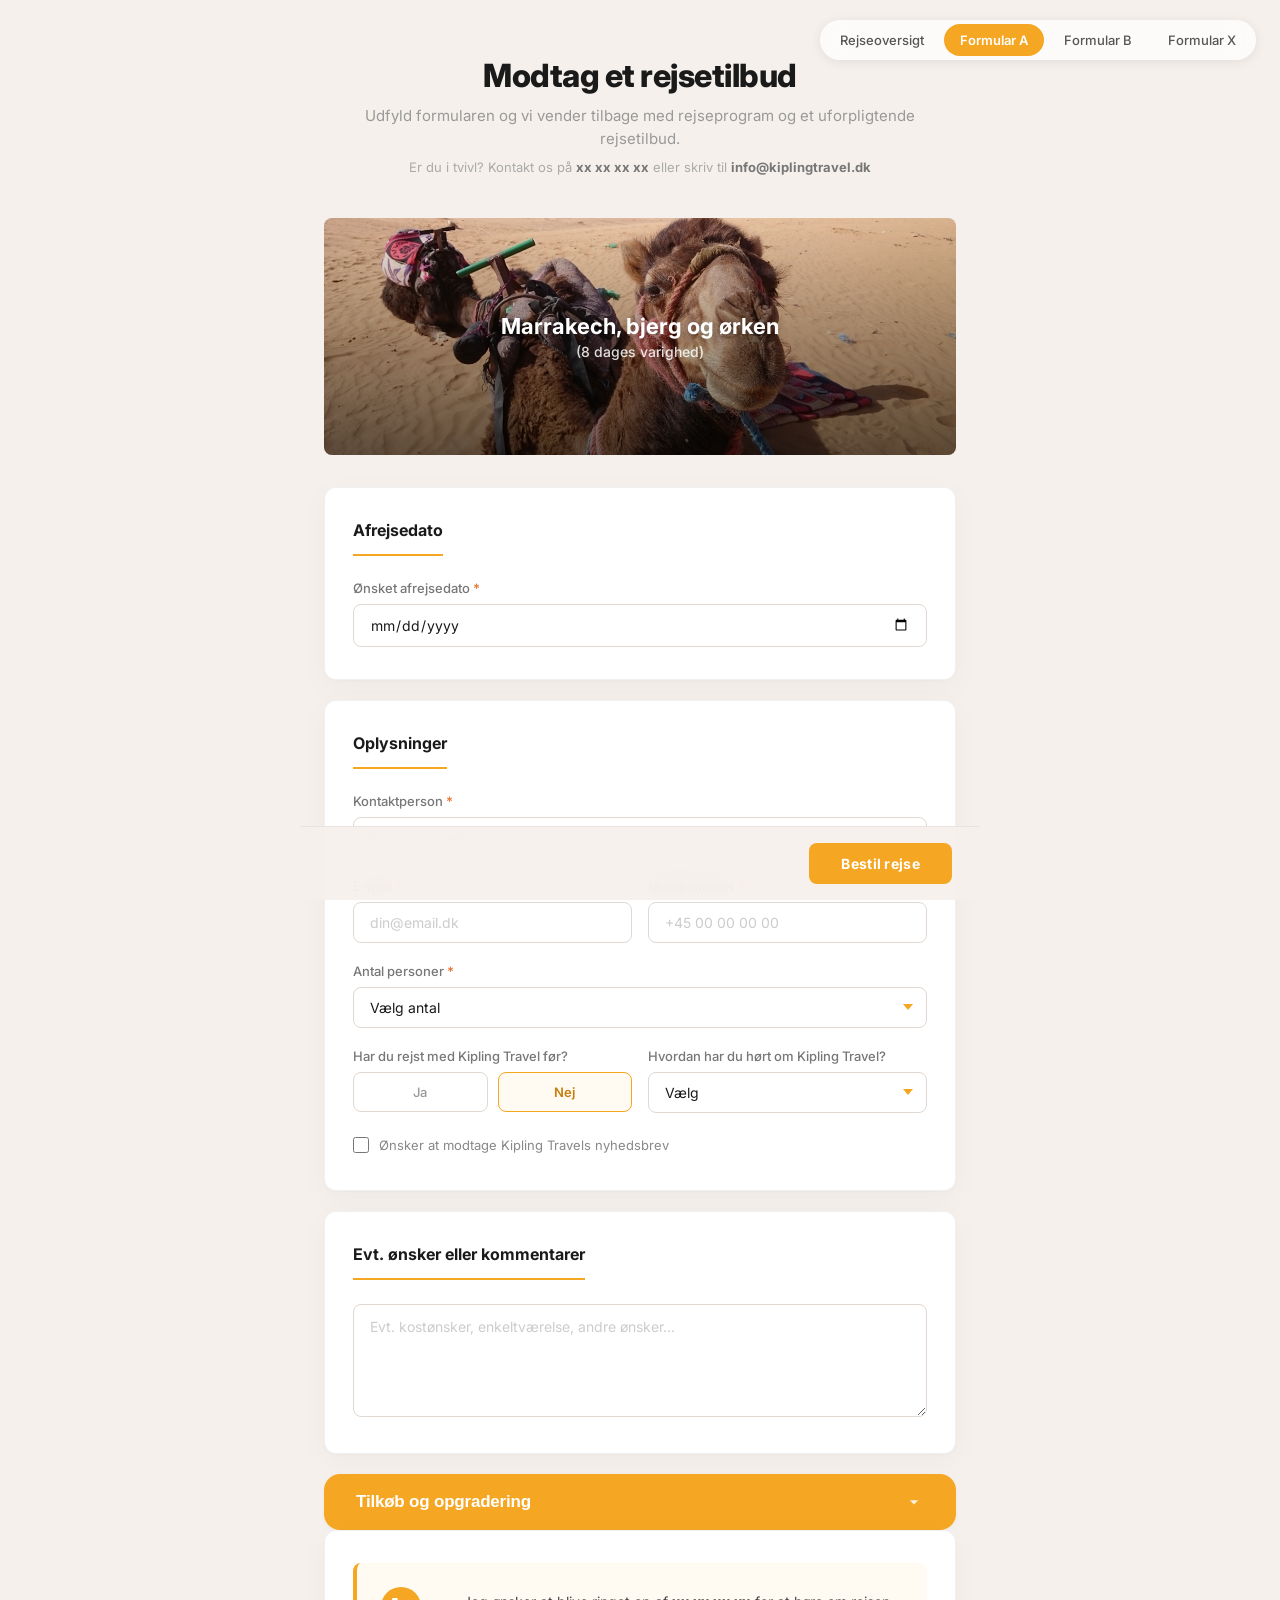
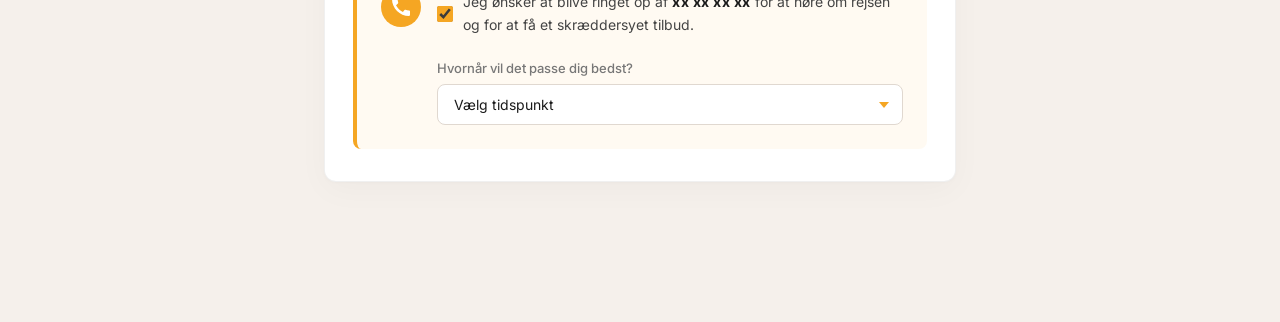
==== commit 718c1577: "Formular A: callback-tekst som checkbox, 'ønsker ikke' vises kun når unchecked Co-Authored-By: Claud" ====
--- a/bestil.html
+++ b/bestil.html
@@ -163,23 +163,30 @@
             <svg viewBox="0 0 24 24" width="24" height="24"><path d="M20.01 15.38c-1.23 0-2.42-.2-3.53-.56a.977.977 0 00-1.01.24l-1.57 1.97c-2.83-1.35-5.48-3.9-6.89-6.83l1.95-1.66c.27-.28.35-.67.24-1.02-.37-1.11-.56-2.3-.56-3.53 0-.54-.45-.99-.99-.99H4.19C3.65 3 3 3.24 3 3.99 3 13.28 10.73 21 20.01 21c.71 0 .99-.63.99-1.18v-3.45c0-.54-.45-.99-.99-.99z" fill="currentColor"/></svg>
           </div>
           <div class="callback-content">
-            <p class="callback-text">Jeg ønsker at blive ringet op af <strong>xx xx xx xx</strong> for at høre om rejsen og for at få et skræddersyet tilbud.</p>
-            <div class="form-field" id="callbackTimeField">
-              <label class="field-label">Hvornår vil det passe dig bedst?</label>
-              <div class="select-wrap">
-                <select id="callbackTime" class="field-input field-select">
-                  <option value="">Vælg tidspunkt</option>
-                  <option>Formiddag (9–12)</option>
-                  <option>Eftermiddag (12–15)</option>
-                  <option>Sen eftermiddag (15–17)</option>
-                  <option>Aften (17–19)</option>
-                  <option>Ingen præference</option>
-                </select>
+            <div class="form-field">
+              <label class="checkbox-label callback-checkbox">
+                <input type="checkbox" id="wantCallback" checked onchange="document.getElementById('callbackDetails').style.display = this.checked ? '' : 'none'; document.getElementById('noCallbackField').style.display = this.checked ? 'none' : '';">
+                <span>Jeg ønsker at blive ringet op af <strong>xx xx xx xx</strong> for at høre om rejsen og for at få et skræddersyet tilbud.</span>
+              </label>
+            </div>
+            <div id="callbackDetails">
+              <div class="form-field">
+                <label class="field-label">Hvornår vil det passe dig bedst?</label>
+                <div class="select-wrap">
+                  <select id="callbackTime" class="field-input field-select">
+                    <option value="">Vælg tidspunkt</option>
+                    <option>Formiddag (9–12)</option>
+                    <option>Eftermiddag (12–15)</option>
+                    <option>Sen eftermiddag (15–17)</option>
+                    <option>Aften (17–19)</option>
+                    <option>Ingen præference</option>
+                  </select>
+                </div>
               </div>
             </div>
-            <div class="form-field">
-              <label class="checkbox-label">
-                <input type="checkbox" id="noCallback" onchange="document.getElementById('callbackTimeField').style.display = this.checked ? 'none' : ''">
+            <div class="form-field" id="noCallbackField" style="display: none;">
+              <label class="checkbox-label callback-checkbox">
+                <input type="checkbox" id="noCallback" disabled checked>
                 <span>Jeg ønsker ikke at blive ringet op</span>
               </label>
             </div>
--- a/style.css
+++ b/style.css
@@ -847,6 +847,17 @@
   letter-spacing: 0.5px;
 }
 
+.callback-checkbox span {
+  font-size: 14px;
+  line-height: 1.6;
+  color: #444;
+}
+
+.callback-checkbox strong {
+  color: #1a1a1a;
+  letter-spacing: 0.5px;
+}
+
 /* --- Summary --- */
 
 .summary {
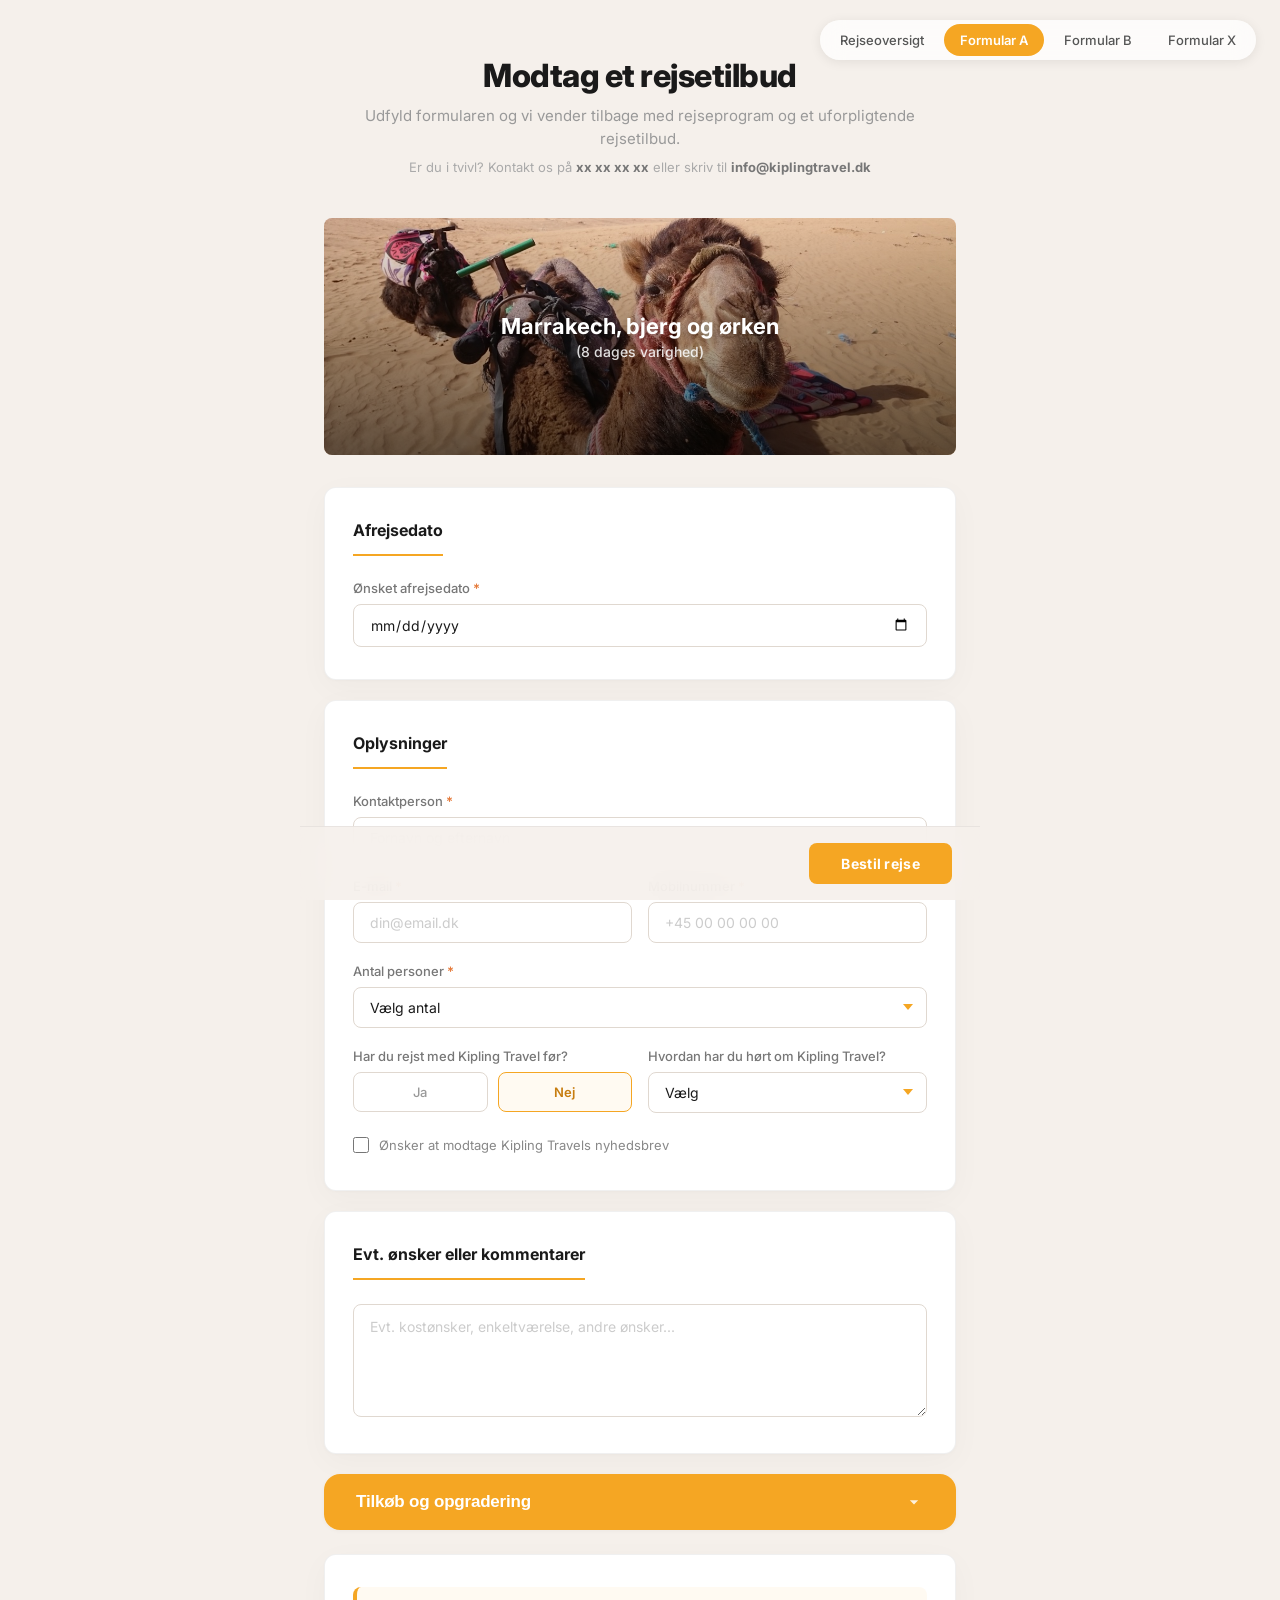
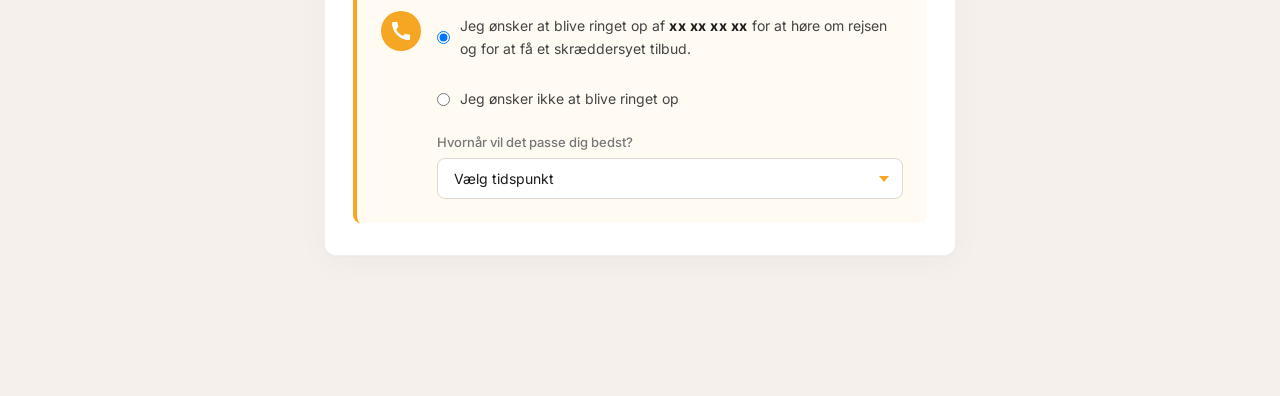
==== commit 53bd9102: "Formular A: begge callback-valg synlige fra start som radio buttons Co-Authored-By: Claude Opus 4.6 " ====
--- a/bestil.html
+++ b/bestil.html
@@ -165,8 +165,14 @@
           <div class="callback-content">
             <div class="form-field">
               <label class="checkbox-label callback-checkbox">
-                <input type="checkbox" id="wantCallback" checked onchange="document.getElementById('callbackDetails').style.display = this.checked ? '' : 'none'; document.getElementById('noCallbackField').style.display = this.checked ? 'none' : '';">
+                <input type="radio" name="callbackPref" value="yes" checked onchange="document.getElementById('callbackDetails').style.display = '';">
                 <span>Jeg ønsker at blive ringet op af <strong>xx xx xx xx</strong> for at høre om rejsen og for at få et skræddersyet tilbud.</span>
+              </label>
+            </div>
+            <div class="form-field">
+              <label class="checkbox-label callback-checkbox">
+                <input type="radio" name="callbackPref" value="no" onchange="document.getElementById('callbackDetails').style.display = 'none';">
+                <span>Jeg ønsker ikke at blive ringet op</span>
               </label>
             </div>
             <div id="callbackDetails">
@@ -184,12 +190,6 @@
                 </div>
               </div>
             </div>
-            <div class="form-field" id="noCallbackField" style="display: none;">
-              <label class="checkbox-label callback-checkbox">
-                <input type="checkbox" id="noCallback" disabled checked>
-                <span>Jeg ønsker ikke at blive ringet op</span>
-              </label>
-            </div>
           </div>
         </div>
       </div>
--- a/style.css
+++ b/style.css
@@ -1070,6 +1070,7 @@
   border-radius: 16px;
   box-shadow: 0 1px 4px rgba(0,0,0,0.04);
   overflow: hidden;
+  margin-bottom: 24px;
 }
 
 .addon-header {
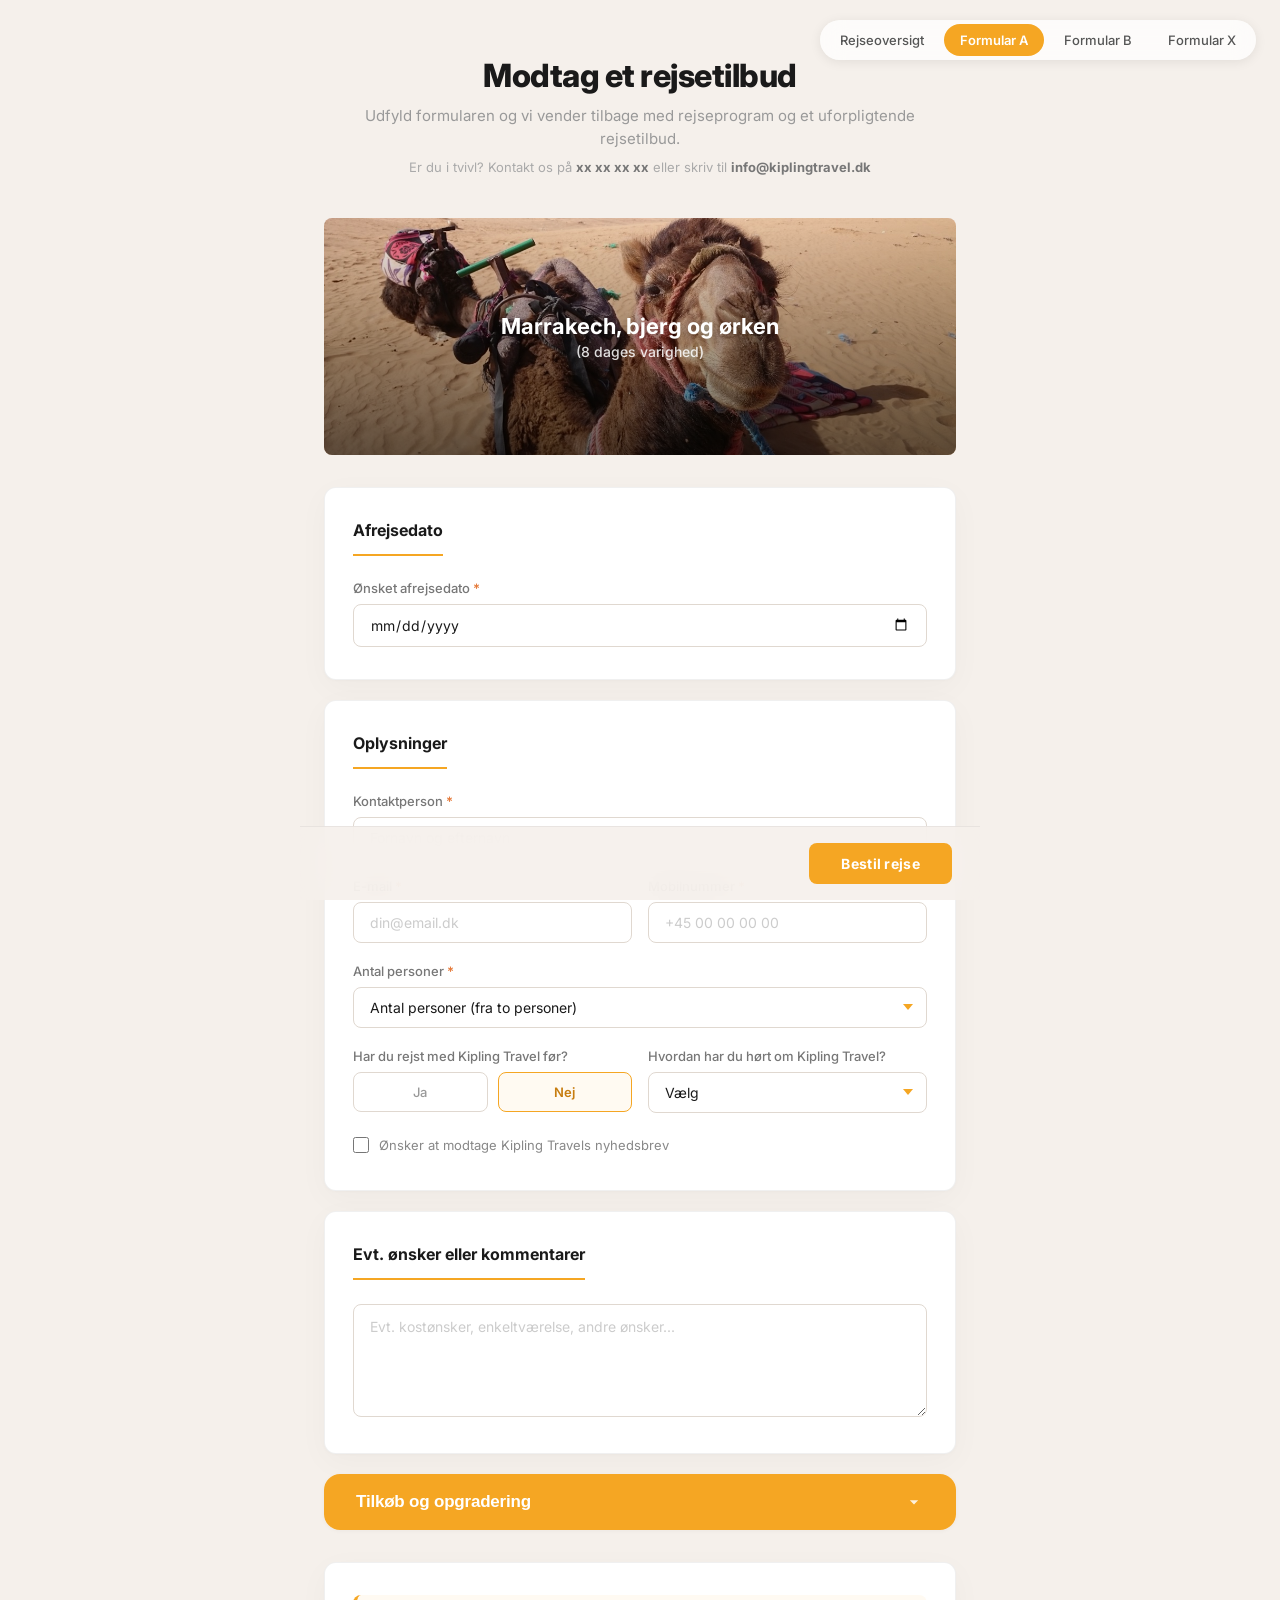
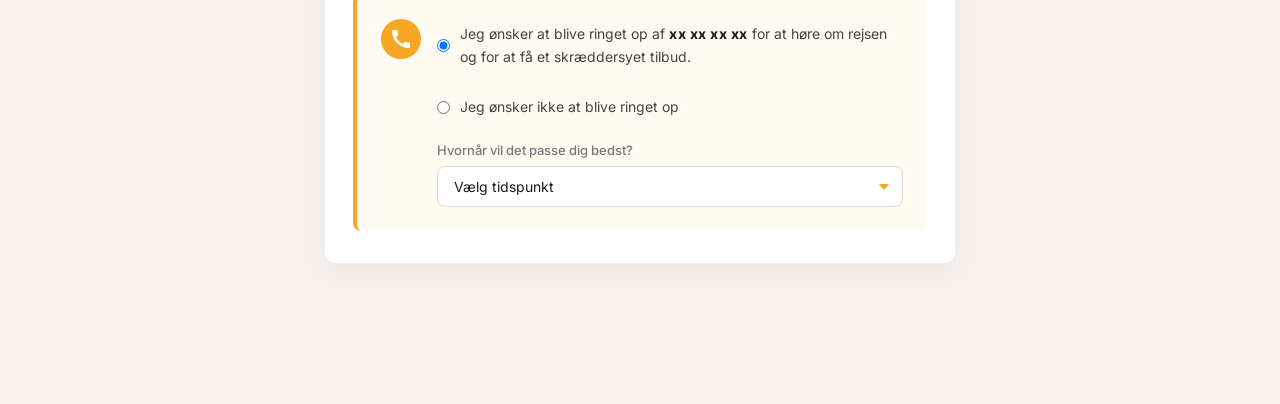
==== commit cbd76ee8: "Formular A: dynamiske personfelter vises når antal personer vælges Co-Authored-By: Claude Opus 4.6 <" ====
--- a/bestil.html
+++ b/bestil.html
@@ -66,15 +66,16 @@
         <div class="form-field">
           <label class="field-label">Antal personer <span class="req">*</span></label>
           <div class="select-wrap">
-            <select id="persons" class="field-input field-select">
-              <option value="">Vælg antal</option>
-              <option>1</option><option>2</option><option>3</option>
-              <option>4</option><option>5</option><option>6</option>
-              <option>7</option><option>8</option><option>9</option><option>10+</option>
+            <select id="persons" class="field-input field-select" onchange="buildPersonFields()">
+              <option value="">Antal personer (fra to personer)</option>
+              <option>2</option><option>3</option><option>4</option>
+              <option>5</option><option>6</option><option>7</option>
+              <option>8</option><option>9</option><option>10+</option>
             </select>
           </div>
         </div>
 
+        <div id="personFields"></div>
 
         <div class="form-row">
           <div class="form-field">
@@ -211,6 +212,28 @@
       btnSubmit.disabled = true;
       btnSubmit.classList.add('btn-sent');
     });
+
+    function buildPersonFields() {
+      const count = parseInt(document.getElementById('persons').value) || 0;
+      const container = document.getElementById('personFields');
+      let html = '';
+      for (let i = 2; i <= Math.min(count, 10); i++) {
+        html += `
+          <div class="person-entry">
+            <div class="person-header">
+              <strong>Person ${i}</strong>
+              <label class="checkbox-label person-child-label">
+                <input type="checkbox" name="child_${i}">
+                <span>Barn</span>
+              </label>
+            </div>
+            <div class="form-field">
+              <input type="text" class="field-input" name="person_${i}" placeholder="Fornavn og efternavn">
+            </div>
+          </div>`;
+      }
+      container.innerHTML = html;
+    }
   </script>
 
 </body>
--- a/style.css
+++ b/style.css
@@ -1062,6 +1062,28 @@
 }
 
 /* ============================================
+   PERSON ENTRIES (medrejsende)
+   ============================================ */
+
+.person-entry {
+  margin-top: 16px;
+}
+
+.person-header {
+  display: flex;
+  align-items: center;
+  gap: 16px;
+  margin-bottom: 6px;
+  font-size: 14px;
+  color: #1a1a1a;
+}
+
+.person-child-label {
+  font-size: 14px;
+  font-weight: 400;
+}
+
+/* ============================================
    TILKØB OG OPGRADERING – DROPDOWN
    ============================================ */
 
@@ -1070,7 +1092,8 @@
   border-radius: 16px;
   box-shadow: 0 1px 4px rgba(0,0,0,0.04);
   overflow: hidden;
-  margin-bottom: 24px;
+  margin-top: 8px;
+  margin-bottom: 32px;
 }
 
 .addon-header {
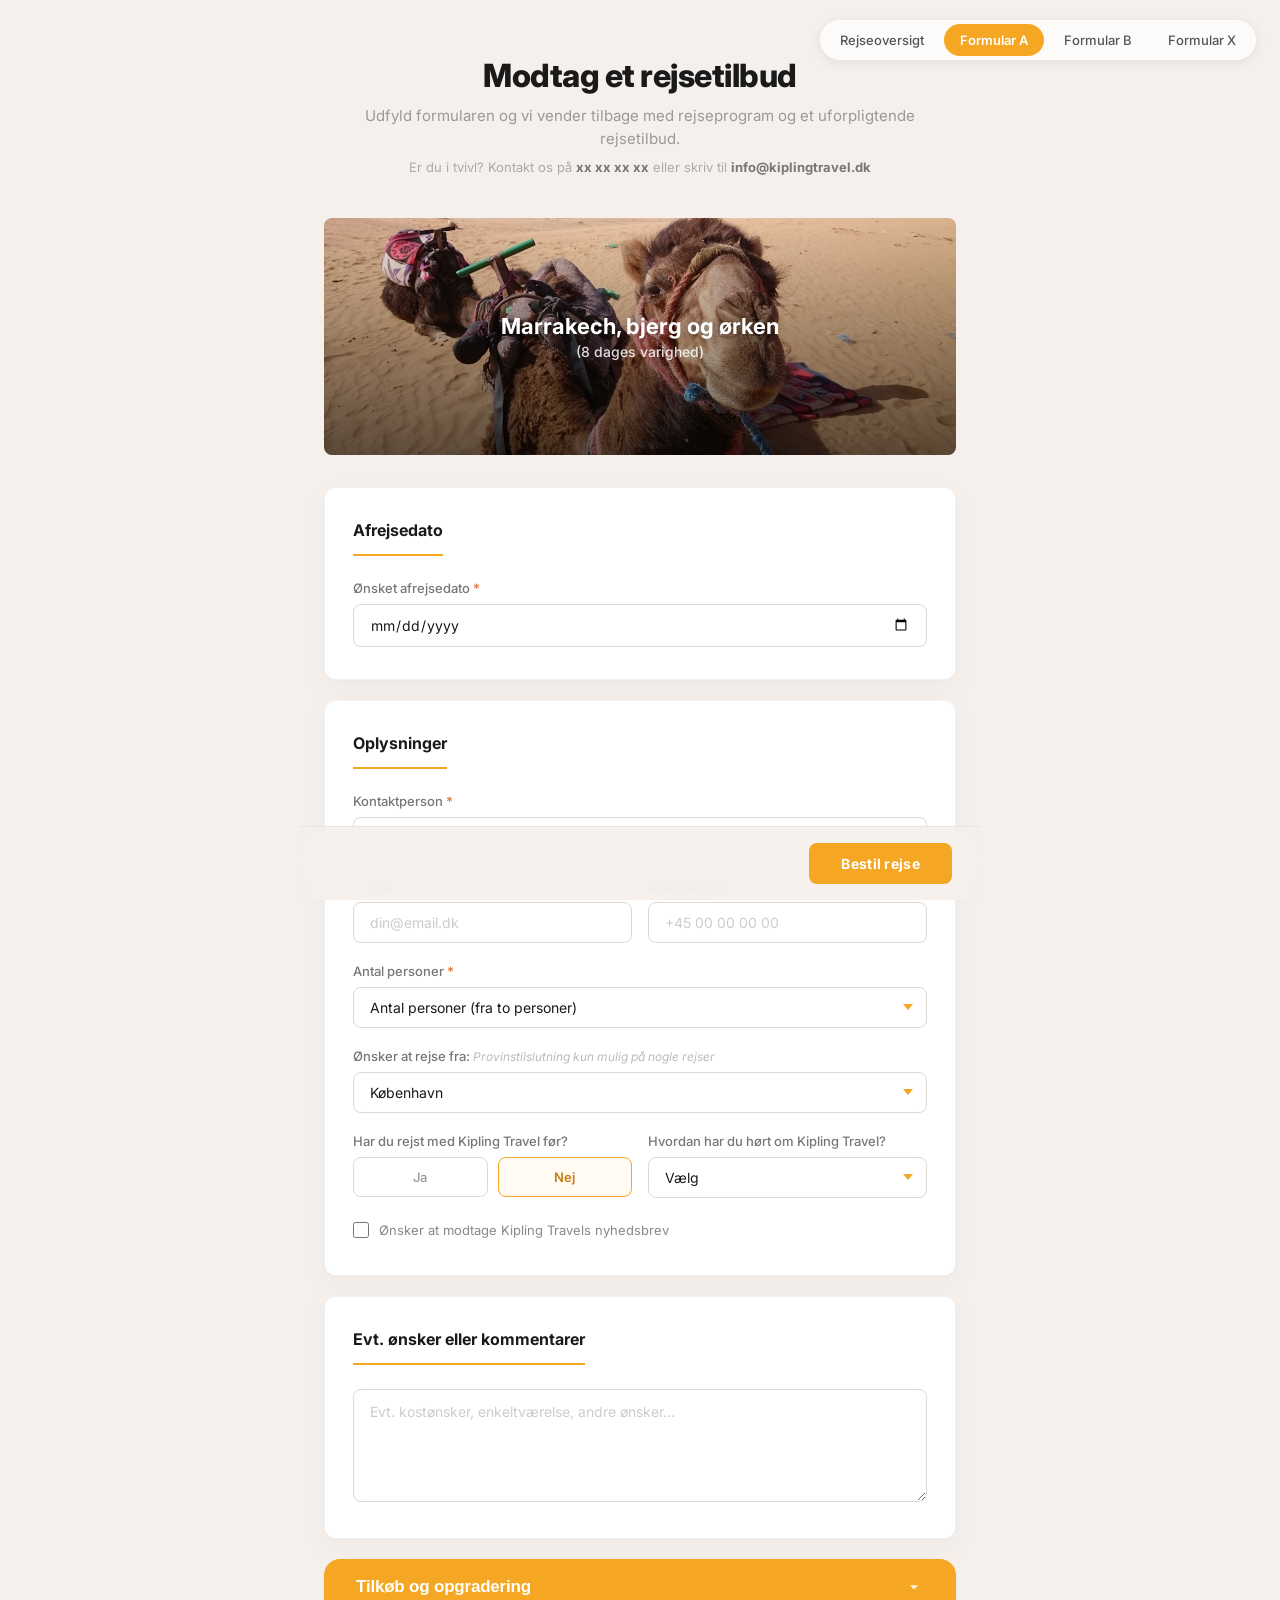
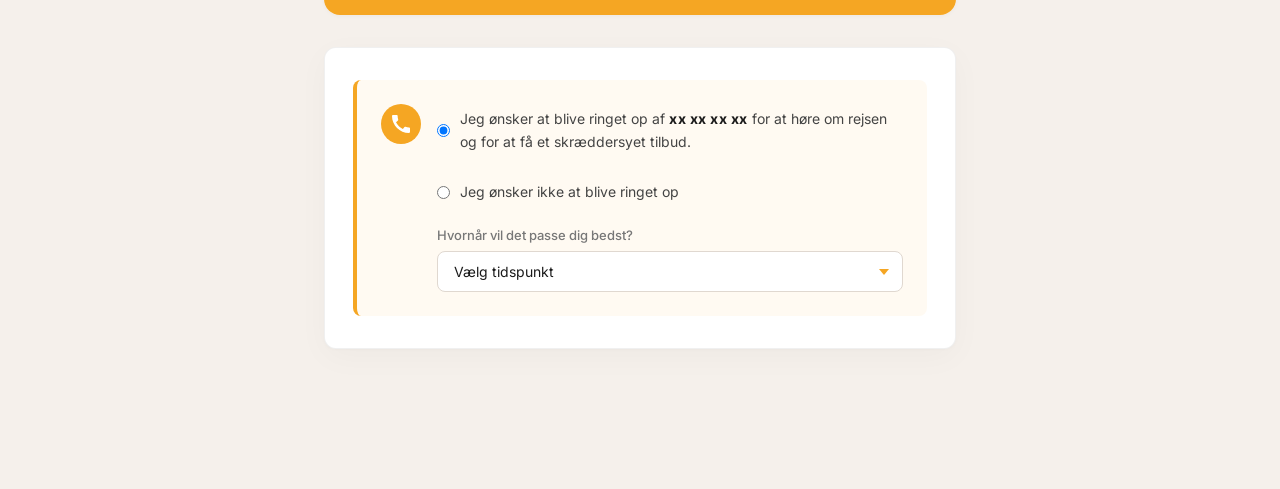
==== commit 5d46186b: "Formular A: tilføj 'Ønsker at rejse fra' dropdown med provinstilslutning-note Co-Authored-By: Claude" ====
--- a/bestil.html
+++ b/bestil.html
@@ -76,6 +76,19 @@
         </div>
 
         <div id="personFields"></div>
+
+        <div class="form-field">
+          <label class="field-label">Ønsker at rejse fra: <em class="note">Provinstilslutning kun mulig på nogle rejser</em></label>
+          <div class="select-wrap">
+            <select id="airport" class="field-input field-select">
+              <option>København</option>
+              <option>Billund</option>
+              <option>Aalborg</option>
+              <option>Aarhus</option>
+              <option>Andet</option>
+            </select>
+          </div>
+        </div>
 
         <div class="form-row">
           <div class="form-field">
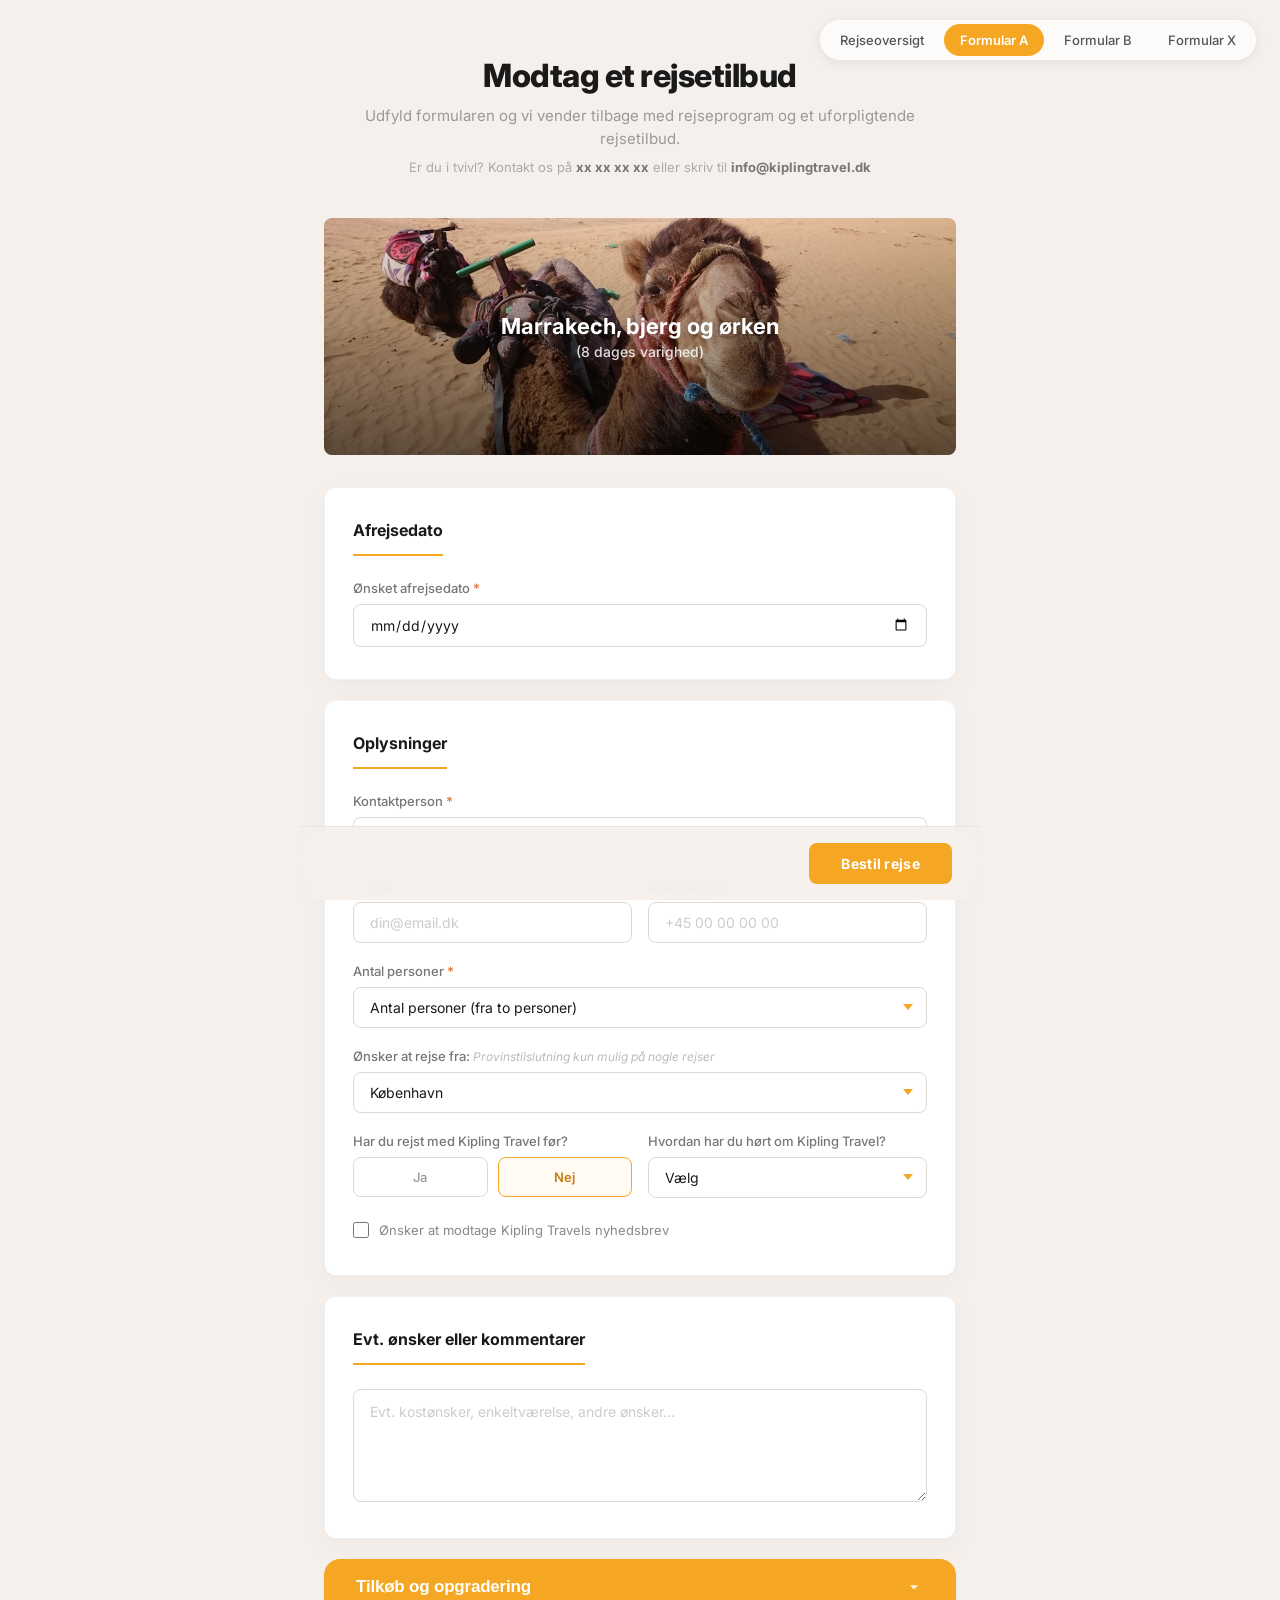
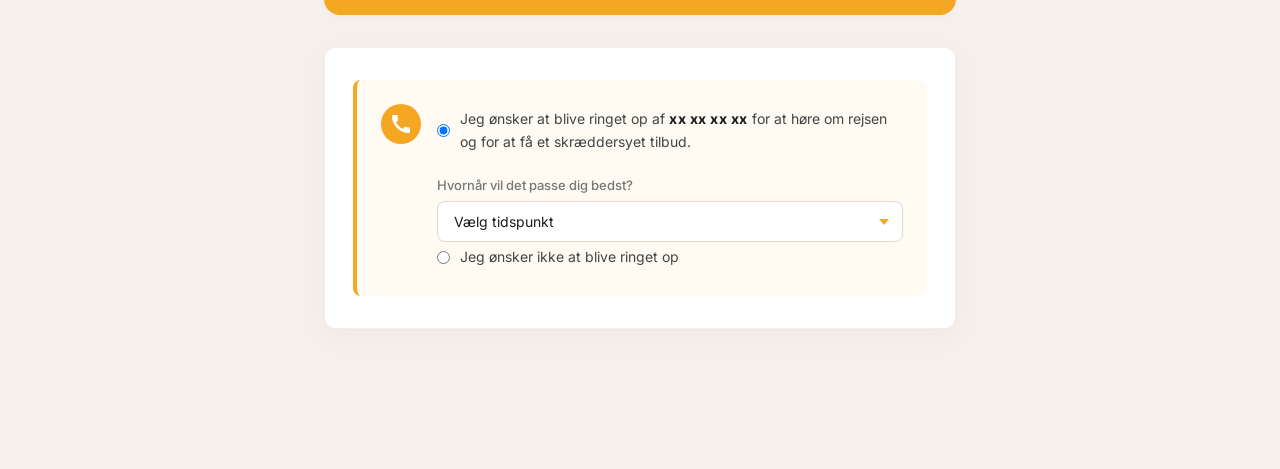
==== commit 5aabe052: "Formular A: flyt tidspunkt-vælger mellem de to callback-valg Co-Authored-By: Claude Opus 4.6 <norepl" ====
--- a/bestil.html
+++ b/bestil.html
@@ -181,12 +181,6 @@
               <label class="checkbox-label callback-checkbox">
                 <input type="radio" name="callbackPref" value="yes" checked onchange="document.getElementById('callbackDetails').style.display = '';">
                 <span>Jeg ønsker at blive ringet op af <strong>xx xx xx xx</strong> for at høre om rejsen og for at få et skræddersyet tilbud.</span>
-              </label>
-            </div>
-            <div class="form-field">
-              <label class="checkbox-label callback-checkbox">
-                <input type="radio" name="callbackPref" value="no" onchange="document.getElementById('callbackDetails').style.display = 'none';">
-                <span>Jeg ønsker ikke at blive ringet op</span>
               </label>
             </div>
             <div id="callbackDetails">
@@ -204,6 +198,12 @@
                 </div>
               </div>
             </div>
+            <div class="form-field">
+              <label class="checkbox-label callback-checkbox">
+                <input type="radio" name="callbackPref" value="no" onchange="document.getElementById('callbackDetails').style.display = 'none';">
+                <span>Jeg ønsker ikke at blive ringet op</span>
+              </label>
+            </div>
           </div>
         </div>
       </div>
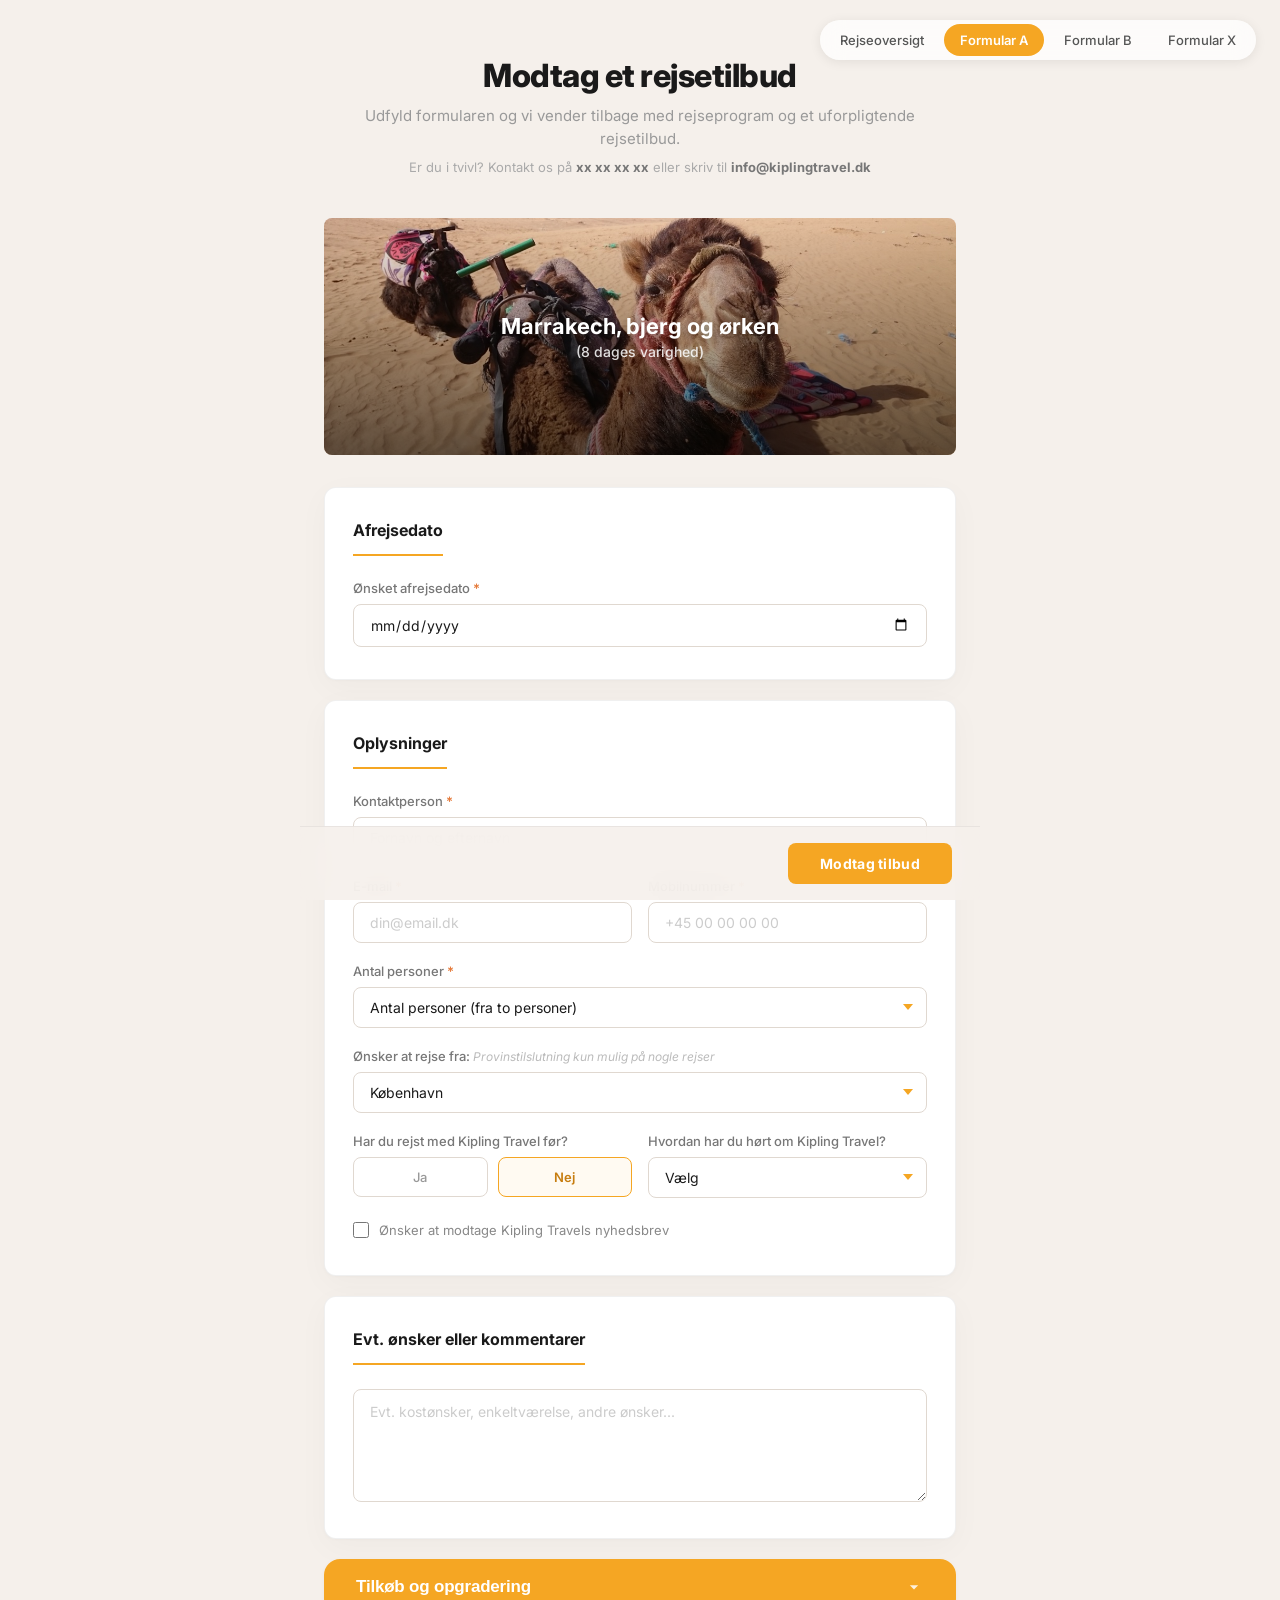
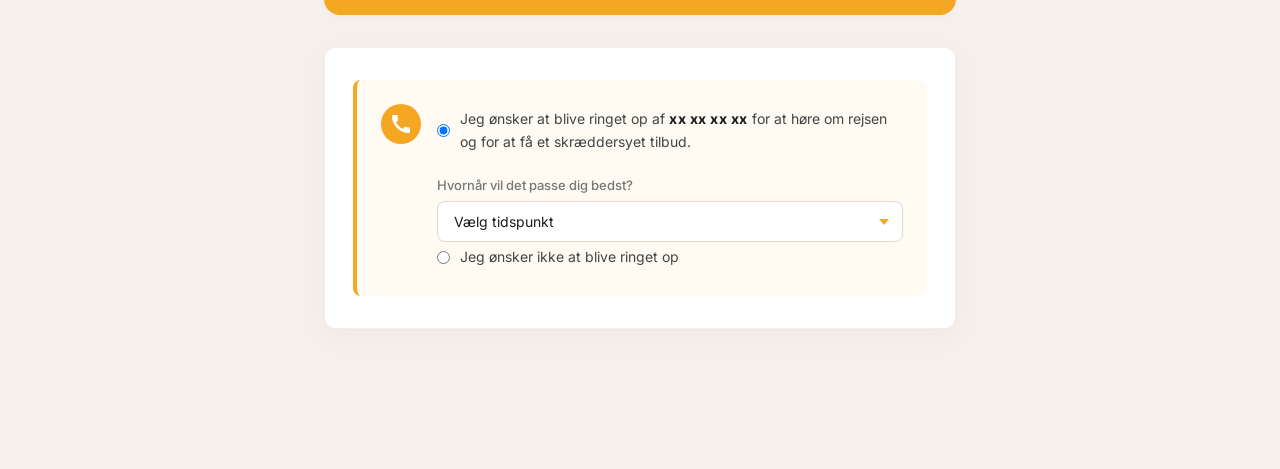
==== commit fd32fad9: "Formular A: ændr knaptekst fra 'Bestil rejse' til 'Modtag tilbud' Co-Authored-By: Claude Opus 4.6 <n" ====
--- a/bestil.html
+++ b/bestil.html
@@ -211,7 +211,7 @@
       <!-- Submit -->
       <div class="form-nav">
         <div></div>
-        <button class="btn btn-next btn-submit" id="btnSubmit">Bestil rejse</button>
+        <button class="btn btn-next btn-submit" id="btnSubmit">Modtag tilbud</button>
       </div>
 
     </form>
